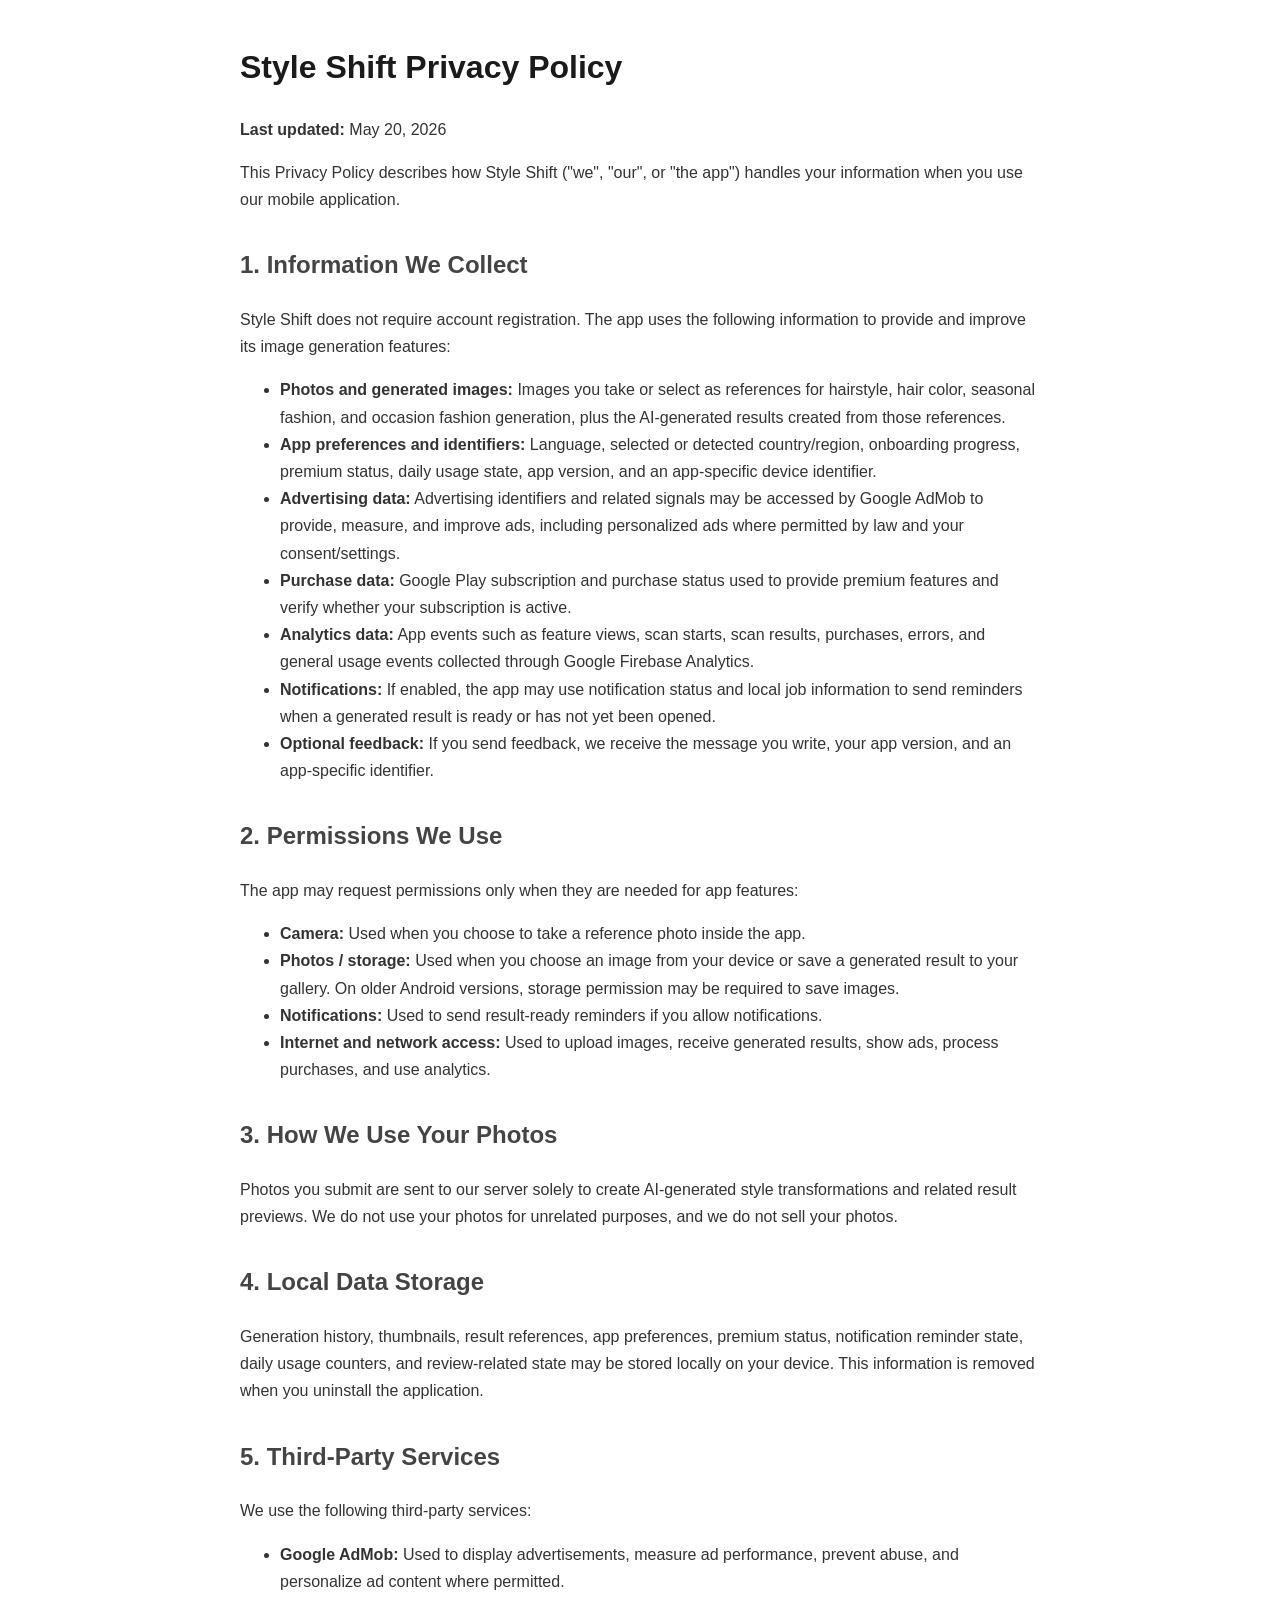
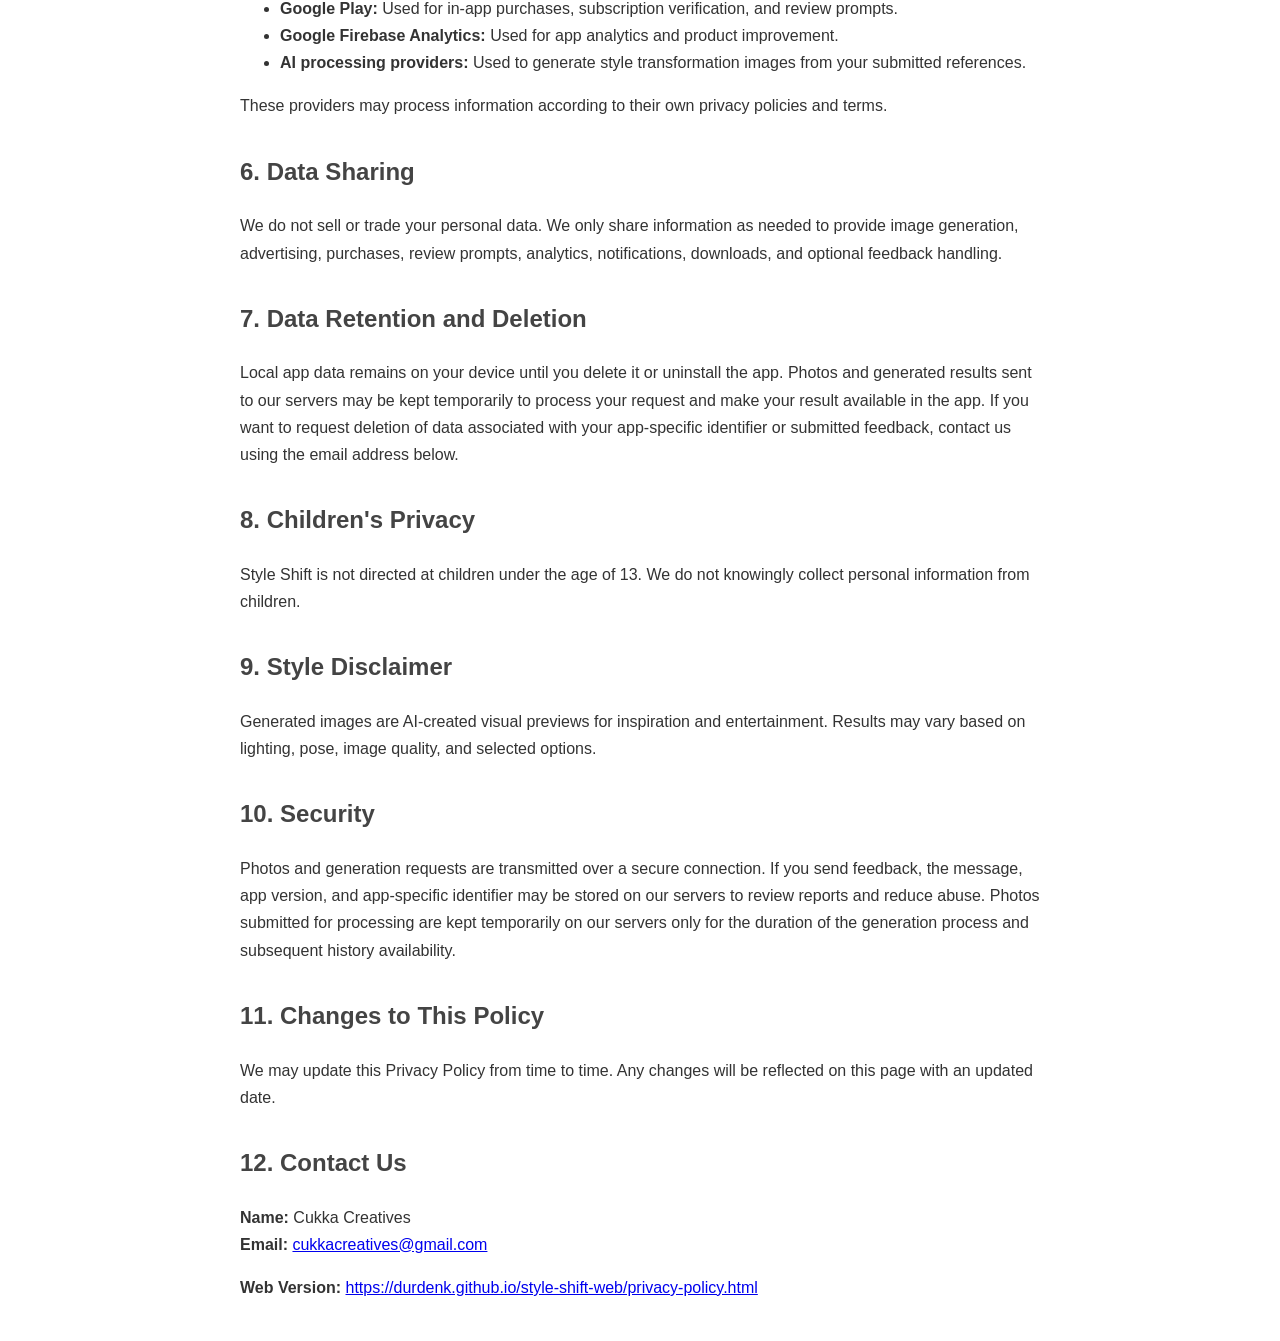
==== privacy-policy.html @ 266bf9b7 "Add privacy policy HTML file This HTML file outlines the privacy policy for the Style Shift app, det" ====
<!DOCTYPE html>
<html lang="en">

<head>
  <meta charset="UTF-8" />
  <meta name="viewport" content="width=device-width, initial-scale=1.0" />
  <title>Style Shift - Privacy Policy</title>
  <style>
    body {
      font-family: Arial, sans-serif;
      max-width: 800px;
      margin: 40px auto;
      padding: 0 20px;
      color: #333;
      line-height: 1.7;
    }

    h1 {
      color: #1a1a1a;
    }

    h2 {
      color: #444;
      margin-top: 32px;
    }
  </style>
</head>

<body>
  <h1>Style Shift Privacy Policy</h1>
  <p><strong>Last updated:</strong> May 20, 2026</p>

  <p>
    This Privacy Policy describes how Style Shift ("we", "our", or "the app")
    handles your information when you use our mobile application.
  </p>

  <h2>1. Information We Collect</h2>
  <p>
    Style Shift does not require account registration. The app uses the following
    information to provide and improve its image generation features:
  </p>
  <ul>
    <li><strong>Photos and generated images:</strong> Images you take or select as references for hairstyle, hair color,
      seasonal fashion, and occasion fashion generation, plus the AI-generated results created from those references.
    </li>
    <li><strong>App preferences and identifiers:</strong> Language, selected or detected country/region, onboarding
      progress, premium status, daily usage state, app version, and an app-specific device identifier.</li>
    <li><strong>Advertising data:</strong> Advertising identifiers and related signals may be accessed by Google AdMob
      to provide, measure, and improve ads, including personalized ads where permitted by law and your consent/settings.
    </li>
    <li><strong>Purchase data:</strong> Google Play subscription and purchase status used to provide premium features
      and verify whether your subscription is active.</li>
    <li><strong>Analytics data:</strong> App events such as feature views, scan starts, scan results, purchases, errors,
      and general usage events collected through Google Firebase Analytics.</li>
    <li><strong>Notifications:</strong> If enabled, the app may use notification status and local job information to send
      reminders when a generated result is ready or has not yet been opened.</li>
    <li><strong>Optional feedback:</strong> If you send feedback, we receive the message you write, your app version,
      and an app-specific identifier.</li>
  </ul>

  <h2>2. Permissions We Use</h2>
  <p>
    The app may request permissions only when they are needed for app features:
  </p>
  <ul>
    <li><strong>Camera:</strong> Used when you choose to take a reference photo inside the app.</li>
    <li><strong>Photos / storage:</strong> Used when you choose an image from your device or save a generated result to
      your gallery. On older Android versions, storage permission may be required to save images.</li>
    <li><strong>Notifications:</strong> Used to send result-ready reminders if you allow notifications.</li>
    <li><strong>Internet and network access:</strong> Used to upload images, receive generated results, show ads,
      process purchases, and use analytics.</li>
  </ul>

  <h2>3. How We Use Your Photos</h2>
  <p>
    Photos you submit are sent to our server solely to create AI-generated style
    transformations and related result previews. We do not use your photos for unrelated purposes, and we do not sell
    your photos.
  </p>

  <h2>4. Local Data Storage</h2>
  <p>
    Generation history, thumbnails, result references, app preferences, premium status, notification reminder state,
    daily usage counters, and review-related state may be stored locally on your device. This information is removed
    when you uninstall the application.
  </p>

  <h2>5. Third-Party Services</h2>
  <p>We use the following third-party services:</p>
  <ul>
    <li><strong>Google AdMob:</strong> Used to display advertisements, measure ad performance, prevent abuse, and
      personalize ad content where permitted.</li>
    <li><strong>Google Play:</strong> Used for in-app purchases, subscription verification, and review prompts.</li>
    <li><strong>Google Firebase Analytics:</strong> Used for app analytics and product improvement.</li>
    <li><strong>AI processing providers:</strong> Used to generate style transformation images from your submitted
      references.</li>
  </ul>
  <p>
    These providers may process information according to their own privacy policies and terms.
  </p>

  <h2>6. Data Sharing</h2>
  <p>
    We do not sell or trade your personal data. We only share information as
    needed to provide image generation, advertising, purchases, review prompts,
    analytics, notifications, downloads, and optional feedback handling.
  </p>

  <h2>7. Data Retention and Deletion</h2>
  <p>
    Local app data remains on your device until you delete it or uninstall the app. Photos and generated results sent to
    our servers may be kept temporarily to process your request and make your result available in the app. If you want to
    request deletion of data associated with your app-specific identifier or submitted feedback, contact us using the
    email address below.
  </p>

  <h2>8. Children's Privacy</h2>
  <p>
    Style Shift is not directed at children under the age of 13. We do not
    knowingly collect personal information from children.
  </p>

  <h2>9. Style Disclaimer</h2>
  <p>
    Generated images are AI-created visual previews for inspiration and
    entertainment. Results may vary based on lighting, pose, image quality, and
    selected options.
  </p>

  <h2>10. Security</h2>
  <p>
    Photos and generation requests are transmitted over a secure connection. If
    you send feedback, the message, app version, and app-specific identifier may
    be stored on our servers to review reports and reduce abuse. Photos submitted for
    processing are kept temporarily on our servers only for the duration of the generation
    process and subsequent history availability.
  </p>

  <h2>11. Changes to This Policy</h2>
  <p>
    We may update this Privacy Policy from time to time. Any changes will be
    reflected on this page with an updated date.
  </p>

  <h2>12. Contact Us</h2>
  <p>
    <strong>Name:</strong> Cukka Creatives<br />
    <strong>Email:</strong> <a href="mailto:cukkacreatives@gmail.com">cukkacreatives@gmail.com</a>
  </p>
  <p>
    <strong>Web Version:</strong> <a href="https://durdenk.github.io/style-shift-web/privacy-policy.html">https://durdenk.github.io/style-shift-web/privacy-policy.html</a>
  </p>
</body>

</html>
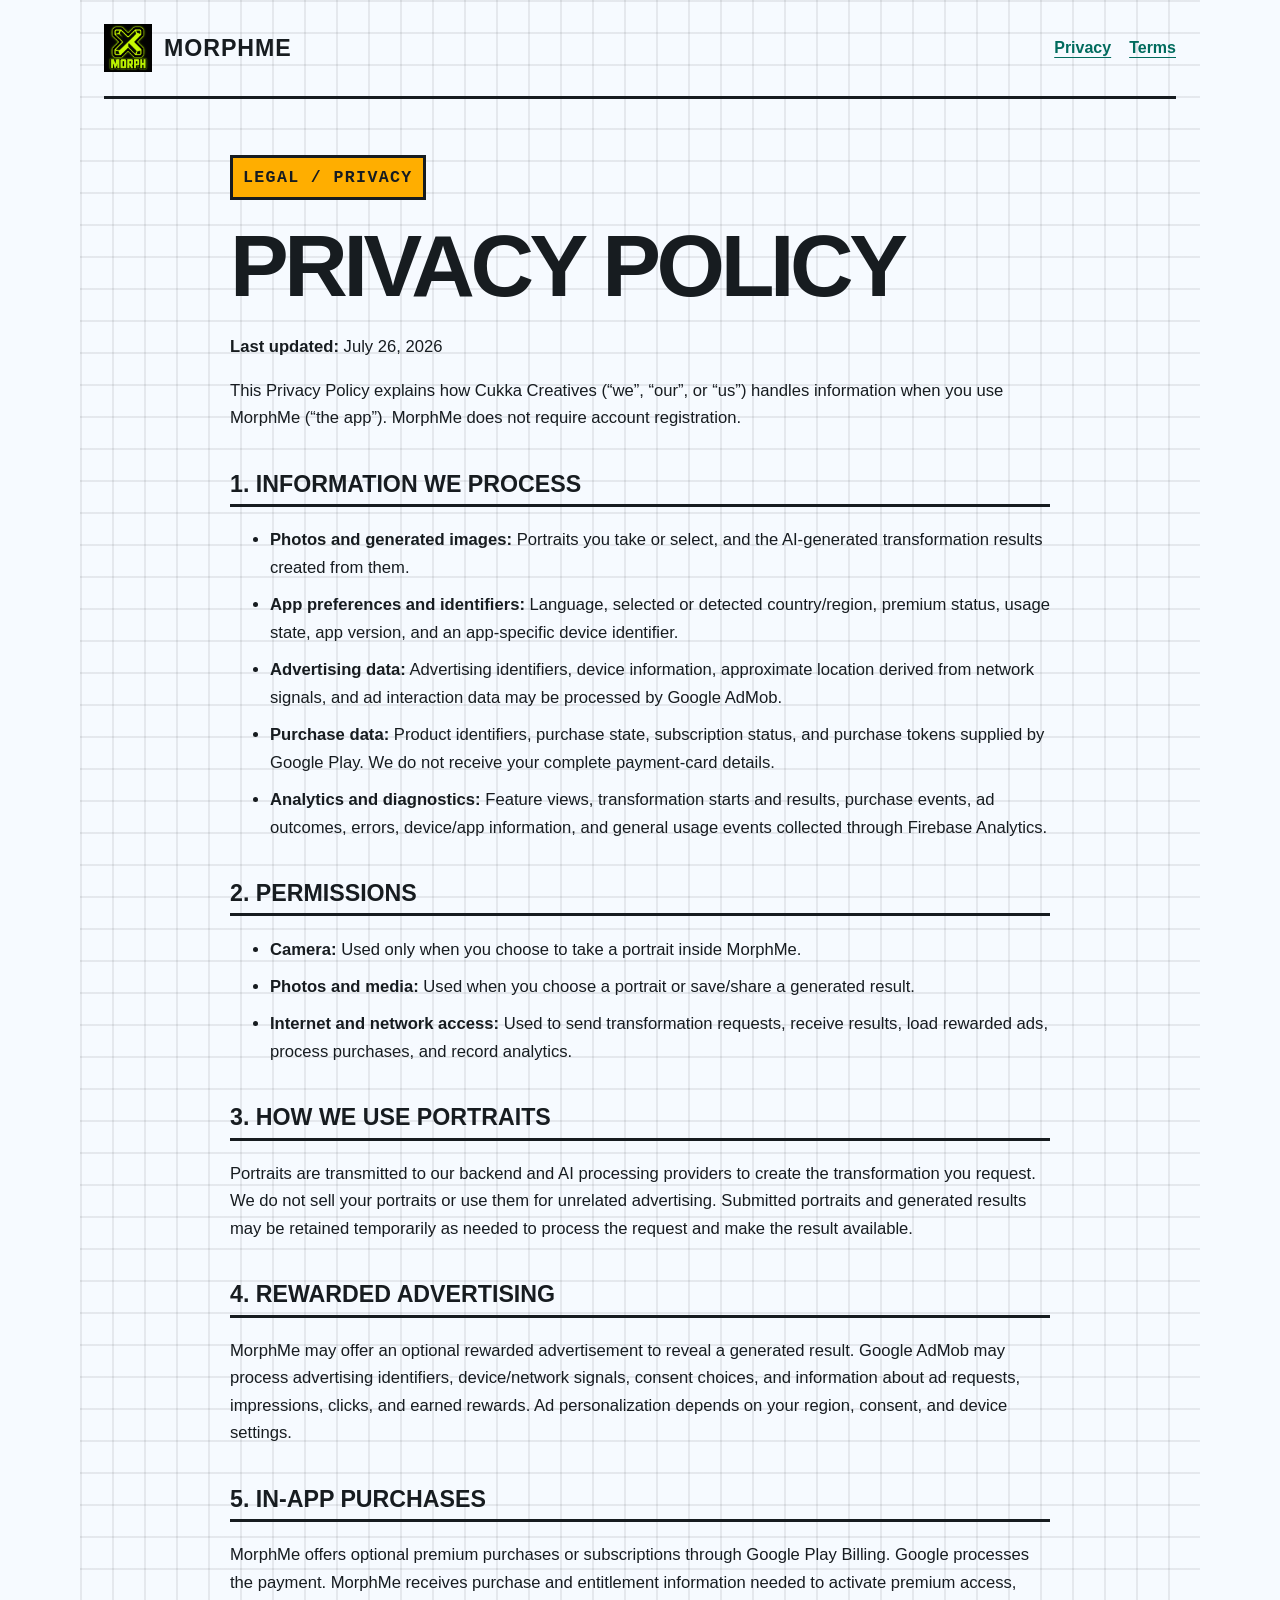
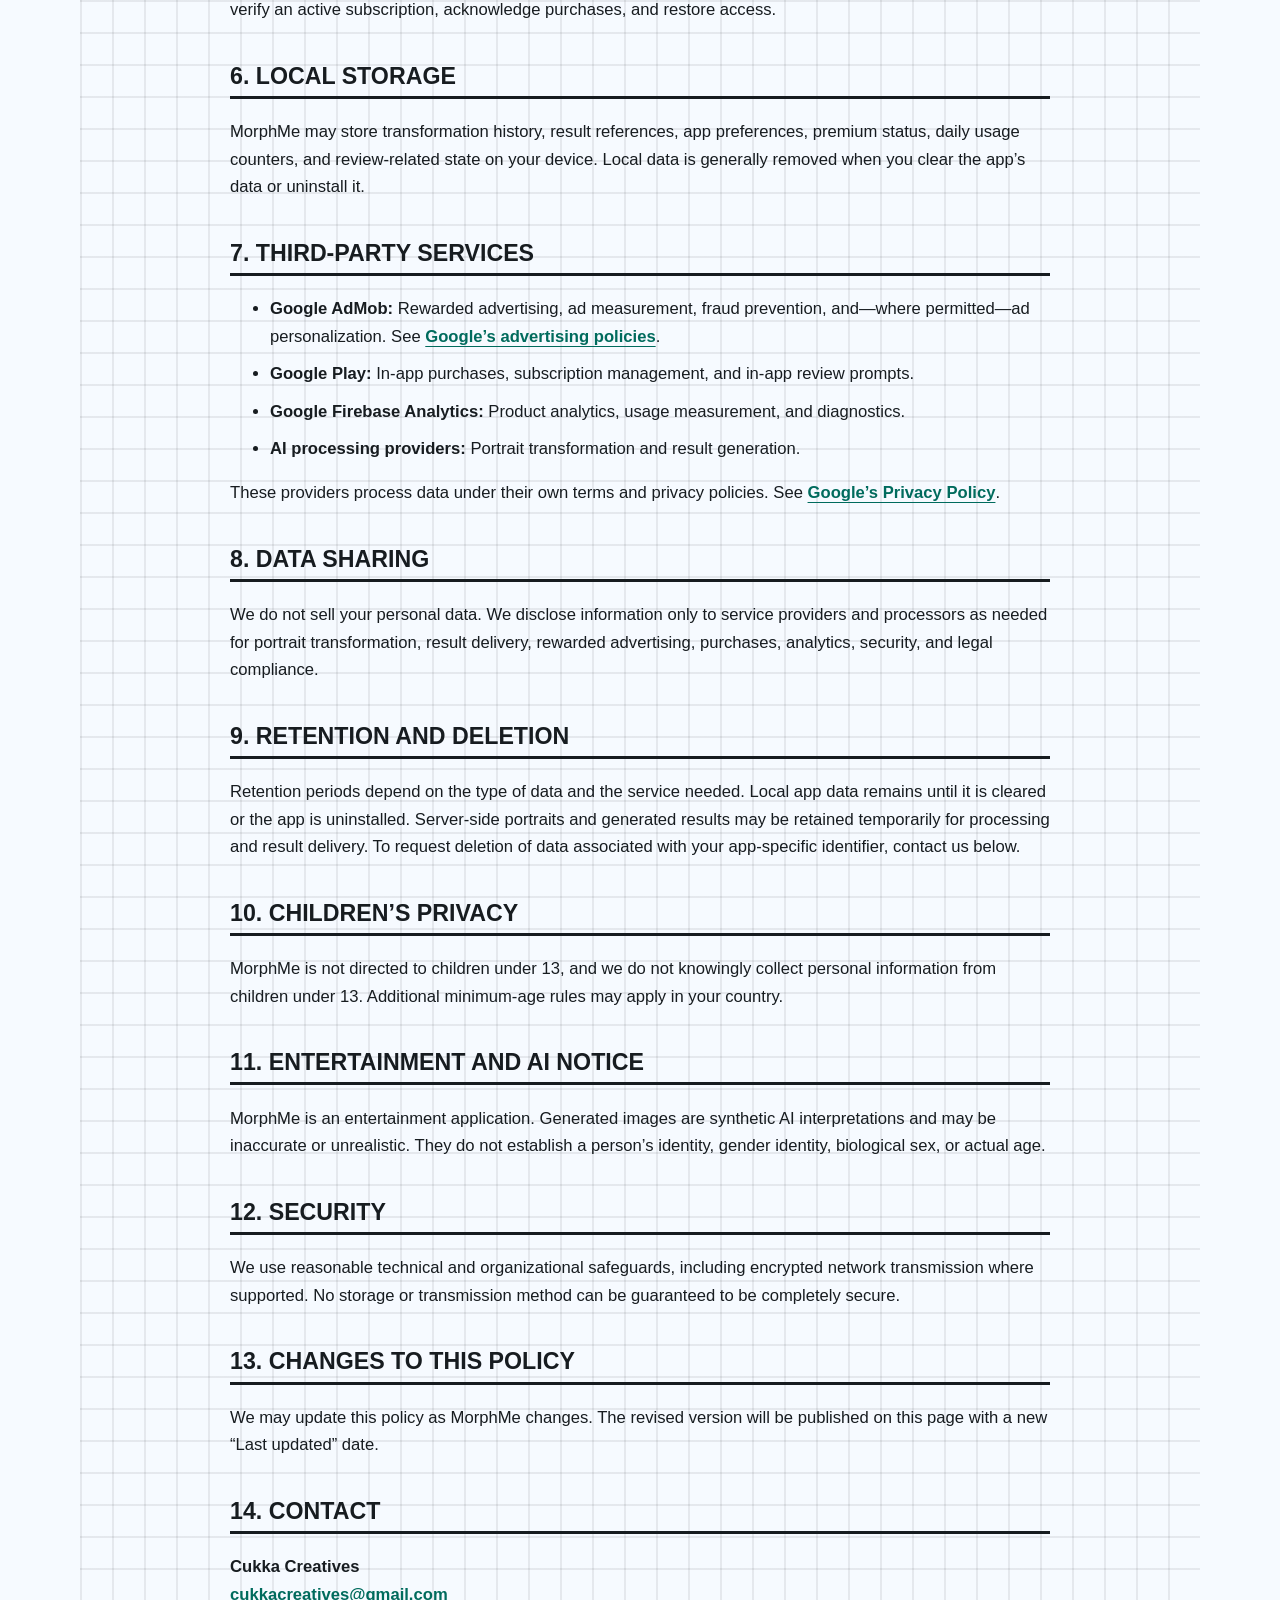
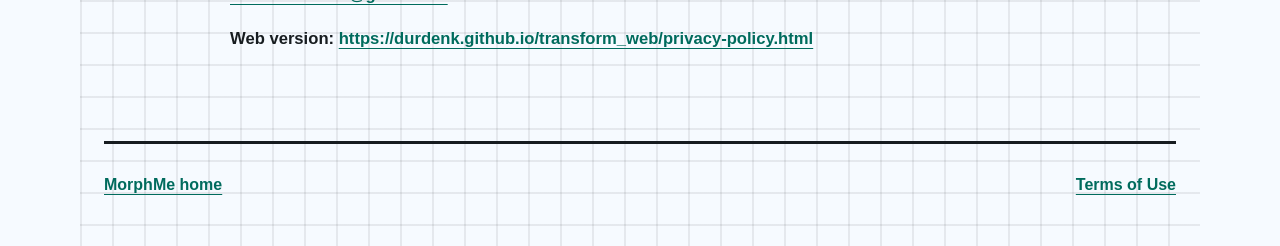
==== commit ecb141f5: "Add files via upload" ====
--- a/privacy-policy.html
+++ b/privacy-policy.html
@@ -1,156 +1,169 @@
-<!DOCTYPE html>
+<!doctype html>
 <html lang="en">
+<head>
+  <meta charset="utf-8" />
+  <meta name="viewport" content="width=device-width, initial-scale=1" />
+  <meta name="description" content="MorphMe privacy policy." />
+  <title>MorphMe — Privacy Policy</title>
+  <link rel="stylesheet" href="./styles.css" />
+</head>
+<body>
+  <header class="site-header">
+    <a class="brand" href="./" aria-label="MorphMe home">
+      <img src="./logo.png" alt="" width="48" height="48" />
+      <span>MorphMe</span>
+    </a>
+    <nav aria-label="Legal">
+      <a aria-current="page" href="./privacy-policy.html">Privacy</a>
+      <a href="./terms-of-use.html">Terms</a>
+    </nav>
+  </header>
 
-<head>
-  <meta charset="UTF-8" />
-  <meta name="viewport" content="width=device-width, initial-scale=1.0" />
-  <title>Style Shift - Privacy Policy</title>
-  <style>
-    body {
-      font-family: Arial, sans-serif;
-      max-width: 800px;
-      margin: 40px auto;
-      padding: 0 20px;
-      color: #333;
-      line-height: 1.7;
-    }
+  <main class="legal">
+    <p class="eyebrow">LEGAL / PRIVACY</p>
+    <h1>Privacy Policy</h1>
+    <p><strong>Last updated:</strong> July 26, 2026</p>
 
-    h1 {
-      color: #1a1a1a;
-    }
+    <p>
+      This Privacy Policy explains how Cukka Creatives (“we”, “our”, or “us”) handles information when you use
+      MorphMe (“the app”). MorphMe does not require account registration.
+    </p>
 
-    h2 {
-      color: #444;
-      margin-top: 32px;
-    }
-  </style>
-</head>
+    <h2>1. Information we process</h2>
+    <ul>
+      <li>
+        <strong>Photos and generated images:</strong> Portraits you take or select, and the AI-generated transformation
+        results created from them.
+      </li>
+      <li>
+        <strong>App preferences and identifiers:</strong> Language, selected or detected country/region, premium
+        status, usage state, app version, and an app-specific device identifier.
+      </li>
+      <li>
+        <strong>Advertising data:</strong> Advertising identifiers, device information, approximate location derived
+        from network signals, and ad interaction data may be processed by Google AdMob.
+      </li>
+      <li>
+        <strong>Purchase data:</strong> Product identifiers, purchase state, subscription status, and purchase tokens
+        supplied by Google Play. We do not receive your complete payment-card details.
+      </li>
+      <li>
+        <strong>Analytics and diagnostics:</strong> Feature views, transformation starts and results, purchase events,
+        ad outcomes, errors, device/app information, and general usage events collected through Firebase Analytics.
+      </li>
+    </ul>
 
-<body>
-  <h1>Style Shift Privacy Policy</h1>
-  <p><strong>Last updated:</strong> May 20, 2026</p>
+    <h2>2. Permissions</h2>
+    <ul>
+      <li><strong>Camera:</strong> Used only when you choose to take a portrait inside MorphMe.</li>
+      <li><strong>Photos and media:</strong> Used when you choose a portrait or save/share a generated result.</li>
+      <li>
+        <strong>Internet and network access:</strong> Used to send transformation requests, receive results, load
+        rewarded ads, process purchases, and record analytics.
+      </li>
+    </ul>
 
-  <p>
-    This Privacy Policy describes how Style Shift ("we", "our", or "the app")
-    handles your information when you use our mobile application.
-  </p>
+    <h2>3. How we use portraits</h2>
+    <p>
+      Portraits are transmitted to our backend and AI processing providers to create the transformation you request.
+      We do not sell your portraits or use them for unrelated advertising. Submitted portraits and generated results
+      may be retained temporarily as needed to process the request and make the result available.
+    </p>
 
-  <h2>1. Information We Collect</h2>
-  <p>
-    Style Shift does not require account registration. The app uses the following
-    information to provide and improve its image generation features:
-  </p>
-  <ul>
-    <li><strong>Photos and generated images:</strong> Images you take or select as references for hairstyle, hair color,
-      seasonal fashion, and occasion fashion generation, plus the AI-generated results created from those references.
-    </li>
-    <li><strong>App preferences and identifiers:</strong> Language, selected or detected country/region, onboarding
-      progress, premium status, daily usage state, app version, and an app-specific device identifier.</li>
-    <li><strong>Advertising data:</strong> Advertising identifiers and related signals may be accessed by Google AdMob
-      to provide, measure, and improve ads, including personalized ads where permitted by law and your consent/settings.
-    </li>
-    <li><strong>Purchase data:</strong> Google Play subscription and purchase status used to provide premium features
-      and verify whether your subscription is active.</li>
-    <li><strong>Analytics data:</strong> App events such as feature views, scan starts, scan results, purchases, errors,
-      and general usage events collected through Google Firebase Analytics.</li>
-    <li><strong>Notifications:</strong> If enabled, the app may use notification status and local job information to send
-      reminders when a generated result is ready or has not yet been opened.</li>
-    <li><strong>Optional feedback:</strong> If you send feedback, we receive the message you write, your app version,
-      and an app-specific identifier.</li>
-  </ul>
+    <h2>4. Rewarded advertising</h2>
+    <p>
+      MorphMe may offer an optional rewarded advertisement to reveal a generated result. Google AdMob may process
+      advertising identifiers, device/network signals, consent choices, and information about ad requests,
+      impressions, clicks, and earned rewards. Ad personalization depends on your region, consent, and device settings.
+    </p>
 
-  <h2>2. Permissions We Use</h2>
-  <p>
-    The app may request permissions only when they are needed for app features:
-  </p>
-  <ul>
-    <li><strong>Camera:</strong> Used when you choose to take a reference photo inside the app.</li>
-    <li><strong>Photos / storage:</strong> Used when you choose an image from your device or save a generated result to
-      your gallery. On older Android versions, storage permission may be required to save images.</li>
-    <li><strong>Notifications:</strong> Used to send result-ready reminders if you allow notifications.</li>
-    <li><strong>Internet and network access:</strong> Used to upload images, receive generated results, show ads,
-      process purchases, and use analytics.</li>
-  </ul>
+    <h2>5. In-app purchases</h2>
+    <p>
+      MorphMe offers optional premium purchases or subscriptions through Google Play Billing. Google processes the
+      payment. MorphMe receives purchase and entitlement information needed to activate premium access, verify an
+      active subscription, acknowledge purchases, and restore access.
+    </p>
 
-  <h2>3. How We Use Your Photos</h2>
-  <p>
-    Photos you submit are sent to our server solely to create AI-generated style
-    transformations and related result previews. We do not use your photos for unrelated purposes, and we do not sell
-    your photos.
-  </p>
+    <h2>6. Local storage</h2>
+    <p>
+      MorphMe may store transformation history, result references, app preferences, premium status, daily usage
+      counters, and review-related state on your device. Local data is generally removed when you clear the app’s data
+      or uninstall it.
+    </p>
 
-  <h2>4. Local Data Storage</h2>
-  <p>
-    Generation history, thumbnails, result references, app preferences, premium status, notification reminder state,
-    daily usage counters, and review-related state may be stored locally on your device. This information is removed
-    when you uninstall the application.
-  </p>
+    <h2>7. Third-party services</h2>
+    <ul>
+      <li>
+        <strong>Google AdMob:</strong> Rewarded advertising, ad measurement, fraud prevention, and—where permitted—ad
+        personalization. See <a href="https://policies.google.com/technologies/ads">Google’s advertising policies</a>.
+      </li>
+      <li>
+        <strong>Google Play:</strong> In-app purchases, subscription management, and in-app review prompts.
+      </li>
+      <li>
+        <strong>Google Firebase Analytics:</strong> Product analytics, usage measurement, and diagnostics.
+      </li>
+      <li><strong>AI processing providers:</strong> Portrait transformation and result generation.</li>
+    </ul>
+    <p>
+      These providers process data under their own terms and privacy policies. See
+      <a href="https://policies.google.com/privacy">Google’s Privacy Policy</a>.
+    </p>
 
-  <h2>5. Third-Party Services</h2>
-  <p>We use the following third-party services:</p>
-  <ul>
-    <li><strong>Google AdMob:</strong> Used to display advertisements, measure ad performance, prevent abuse, and
-      personalize ad content where permitted.</li>
-    <li><strong>Google Play:</strong> Used for in-app purchases, subscription verification, and review prompts.</li>
-    <li><strong>Google Firebase Analytics:</strong> Used for app analytics and product improvement.</li>
-    <li><strong>AI processing providers:</strong> Used to generate style transformation images from your submitted
-      references.</li>
-  </ul>
-  <p>
-    These providers may process information according to their own privacy policies and terms.
-  </p>
+    <h2>8. Data sharing</h2>
+    <p>
+      We do not sell your personal data. We disclose information only to service providers and processors as needed
+      for portrait transformation, result delivery, rewarded advertising, purchases, analytics, security, and legal
+      compliance.
+    </p>
 
-  <h2>6. Data Sharing</h2>
-  <p>
-    We do not sell or trade your personal data. We only share information as
-    needed to provide image generation, advertising, purchases, review prompts,
-    analytics, notifications, downloads, and optional feedback handling.
-  </p>
+    <h2>9. Retention and deletion</h2>
+    <p>
+      Retention periods depend on the type of data and the service needed. Local app data remains until it is cleared
+      or the app is uninstalled. Server-side portraits and generated results may be retained temporarily for processing
+      and result delivery. To request deletion of data associated with your app-specific identifier, contact us below.
+    </p>
 
-  <h2>7. Data Retention and Deletion</h2>
-  <p>
-    Local app data remains on your device until you delete it or uninstall the app. Photos and generated results sent to
-    our servers may be kept temporarily to process your request and make your result available in the app. If you want to
-    request deletion of data associated with your app-specific identifier or submitted feedback, contact us using the
-    email address below.
-  </p>
+    <h2>10. Children’s privacy</h2>
+    <p>
+      MorphMe is not directed to children under 13, and we do not knowingly collect personal information from children
+      under 13. Additional minimum-age rules may apply in your country.
+    </p>
 
-  <h2>8. Children's Privacy</h2>
-  <p>
-    Style Shift is not directed at children under the age of 13. We do not
-    knowingly collect personal information from children.
-  </p>
+    <h2>11. Entertainment and AI notice</h2>
+    <p>
+      MorphMe is an entertainment application. Generated images are synthetic AI interpretations and may be inaccurate
+      or unrealistic. They do not establish a person’s identity, gender identity, biological sex, or actual age.
+    </p>
 
-  <h2>9. Style Disclaimer</h2>
-  <p>
-    Generated images are AI-created visual previews for inspiration and
-    entertainment. Results may vary based on lighting, pose, image quality, and
-    selected options.
-  </p>
+    <h2>12. Security</h2>
+    <p>
+      We use reasonable technical and organizational safeguards, including encrypted network transmission where
+      supported. No storage or transmission method can be guaranteed to be completely secure.
+    </p>
 
-  <h2>10. Security</h2>
-  <p>
-    Photos and generation requests are transmitted over a secure connection. If
-    you send feedback, the message, app version, and app-specific identifier may
-    be stored on our servers to review reports and reduce abuse. Photos submitted for
-    processing are kept temporarily on our servers only for the duration of the generation
-    process and subsequent history availability.
-  </p>
+    <h2>13. Changes to this policy</h2>
+    <p>
+      We may update this policy as MorphMe changes. The revised version will be published on this page with a new
+      “Last updated” date.
+    </p>
 
-  <h2>11. Changes to This Policy</h2>
-  <p>
-    We may update this Privacy Policy from time to time. Any changes will be
-    reflected on this page with an updated date.
-  </p>
+    <h2>14. Contact</h2>
+    <p>
+      <strong>Cukka Creatives</strong><br />
+      <a href="mailto:cukkacreatives@gmail.com">cukkacreatives@gmail.com</a>
+    </p>
+    <p>
+      <strong>Web version:</strong>
+      <a href="https://durdenk.github.io/transform_web/privacy-policy.html">
+        https://durdenk.github.io/transform_web/privacy-policy.html
+      </a>
+    </p>
+  </main>
 
-  <h2>12. Contact Us</h2>
-  <p>
-    <strong>Name:</strong> Cukka Creatives<br />
-    <strong>Email:</strong> <a href="mailto:cukkacreatives@gmail.com">cukkacreatives@gmail.com</a>
-  </p>
-  <p>
-    <strong>Web Version:</strong> <a href="https://durdenk.github.io/style-shift-web/privacy-policy.html">https://durdenk.github.io/style-shift-web/privacy-policy.html</a>
-  </p>
+  <footer>
+    <a href="./">MorphMe home</a>
+    <a href="./terms-of-use.html">Terms of Use</a>
+  </footer>
 </body>
-
 </html>
--- a/styles.css
+++ b/styles.css
@@ -0,0 +1,243 @@
+:root {
+  color-scheme: light;
+  --background: #f6faff;
+  --surface: #ffffff;
+  --ink: #171c20;
+  --teal: #00c9b1;
+  --teal-dark: #006b5d;
+  --orange: #ffae00;
+  --muted: #e4e9ed;
+  --mint: #5ffae0;
+}
+
+* {
+  box-sizing: border-box;
+}
+
+html {
+  background: var(--background);
+}
+
+body {
+  max-width: 1120px;
+  min-height: 100vh;
+  margin: 0 auto;
+  padding: 0 24px;
+  color: var(--ink);
+  background-color: var(--background);
+  background-image:
+    linear-gradient(rgb(23 28 32 / 8%) 2px, transparent 2px),
+    linear-gradient(90deg, rgb(23 28 32 / 8%) 2px, transparent 2px);
+  background-size: 32px 32px;
+  font-family: Arial, Helvetica, sans-serif;
+  line-height: 1.65;
+}
+
+a {
+  color: var(--teal-dark);
+  font-weight: 700;
+  text-underline-offset: 4px;
+}
+
+a:focus-visible,
+.button:focus-visible {
+  outline: 4px solid var(--orange);
+  outline-offset: 4px;
+}
+
+.site-header {
+  display: flex;
+  align-items: center;
+  justify-content: space-between;
+  gap: 24px;
+  padding: 24px 0;
+  border-bottom: 3px solid var(--ink);
+}
+
+.brand {
+  display: inline-flex;
+  align-items: center;
+  gap: 12px;
+  color: var(--ink);
+  font-size: 1.45rem;
+  font-weight: 900;
+  letter-spacing: 0.04em;
+  text-decoration: none;
+  text-transform: uppercase;
+}
+
+.brand img {
+  display: block;
+  object-fit: contain;
+}
+
+nav,
+footer div {
+  display: flex;
+  flex-wrap: wrap;
+  gap: 18px;
+}
+
+main {
+  padding: 64px 0;
+}
+
+.hero {
+  padding: clamp(28px, 6vw, 72px);
+  border: 3px solid var(--ink);
+  background: var(--teal);
+  box-shadow: 10px 10px 0 var(--ink);
+}
+
+.eyebrow {
+  display: inline-block;
+  margin: 0 0 20px;
+  padding: 6px 10px;
+  border: 3px solid var(--ink);
+  background: var(--orange);
+  font-family: ui-monospace, SFMono-Regular, Menlo, Consolas, monospace;
+  font-weight: 800;
+  letter-spacing: 0.08em;
+}
+
+h1,
+h2 {
+  line-height: 1.05;
+  text-transform: uppercase;
+}
+
+h1 {
+  max-width: 900px;
+  margin: 0;
+  font-size: clamp(3.2rem, 9vw, 7.5rem);
+  letter-spacing: -0.05em;
+}
+
+h1 span {
+  color: var(--surface);
+  text-shadow: 4px 4px 0 var(--ink);
+  -webkit-text-stroke: 2px var(--ink);
+}
+
+.lede {
+  max-width: 720px;
+  margin: 28px 0;
+  font-size: clamp(1.1rem, 2vw, 1.35rem);
+  font-weight: 700;
+}
+
+.button {
+  display: inline-block;
+  padding: 16px 22px;
+  border: 3px solid var(--ink);
+  color: var(--ink);
+  background: var(--mint);
+  box-shadow: 6px 6px 0 var(--ink);
+  text-decoration: none;
+  text-transform: uppercase;
+}
+
+.button:hover {
+  background: var(--orange);
+}
+
+.feature-grid {
+  display: grid;
+  grid-template-columns: repeat(3, 1fr);
+  gap: 24px;
+  margin-top: 56px;
+}
+
+.feature-grid article,
+.notice {
+  padding: 24px;
+  border: 3px solid var(--ink);
+  background: var(--surface);
+}
+
+.feature-grid article:nth-child(1) {
+  box-shadow: 7px 7px 0 var(--teal);
+}
+
+.feature-grid article:nth-child(2) {
+  box-shadow: 7px 7px 0 var(--orange);
+}
+
+.feature-grid article:nth-child(3) {
+  box-shadow: 7px 7px 0 #a0b4d3;
+}
+
+.feature-grid span {
+  font-family: ui-monospace, SFMono-Regular, Menlo, Consolas, monospace;
+  font-weight: 800;
+}
+
+.feature-grid h2,
+.notice h2 {
+  margin: 18px 0 8px;
+}
+
+.notice {
+  margin-top: 48px;
+  background: var(--muted);
+}
+
+.legal {
+  max-width: 820px;
+  margin: 0 auto;
+  padding-top: 56px;
+  padding-bottom: 72px;
+}
+
+.legal h1 {
+  margin-bottom: 20px;
+  font-size: clamp(3rem, 8vw, 5.5rem);
+}
+
+.legal h2 {
+  margin-top: 40px;
+  padding-bottom: 8px;
+  border-bottom: 3px solid var(--ink);
+  font-size: 1.45rem;
+}
+
+.legal p,
+.legal li {
+  font-size: 1.04rem;
+}
+
+.legal li + li {
+  margin-top: 10px;
+}
+
+footer {
+  display: flex;
+  justify-content: space-between;
+  gap: 24px;
+  padding: 28px 0 48px;
+  border-top: 3px solid var(--ink);
+}
+
+footer p {
+  margin: 0;
+}
+
+@media (max-width: 760px) {
+  body {
+    padding: 0 16px;
+  }
+
+  .site-header,
+  footer {
+    align-items: flex-start;
+    flex-direction: column;
+  }
+
+  .feature-grid {
+    grid-template-columns: 1fr;
+  }
+
+  main {
+    padding-top: 36px;
+  }
+}
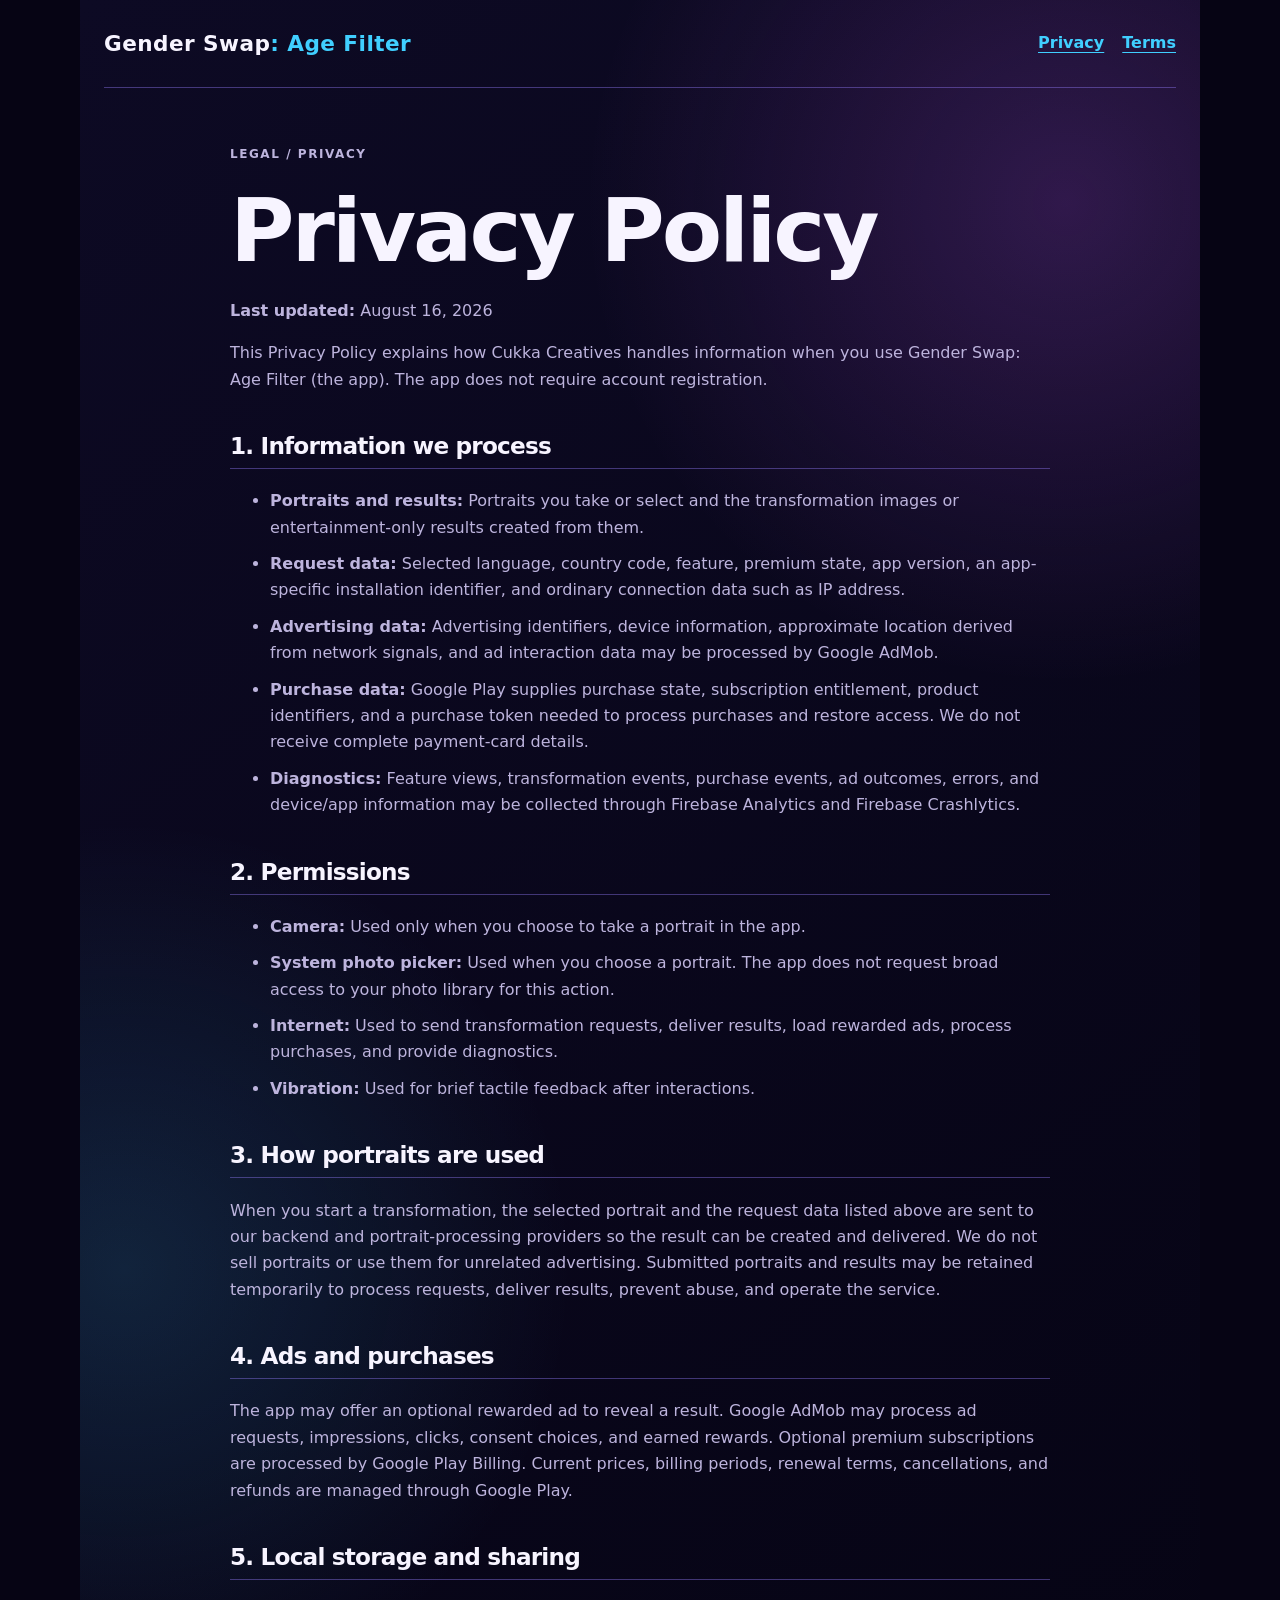
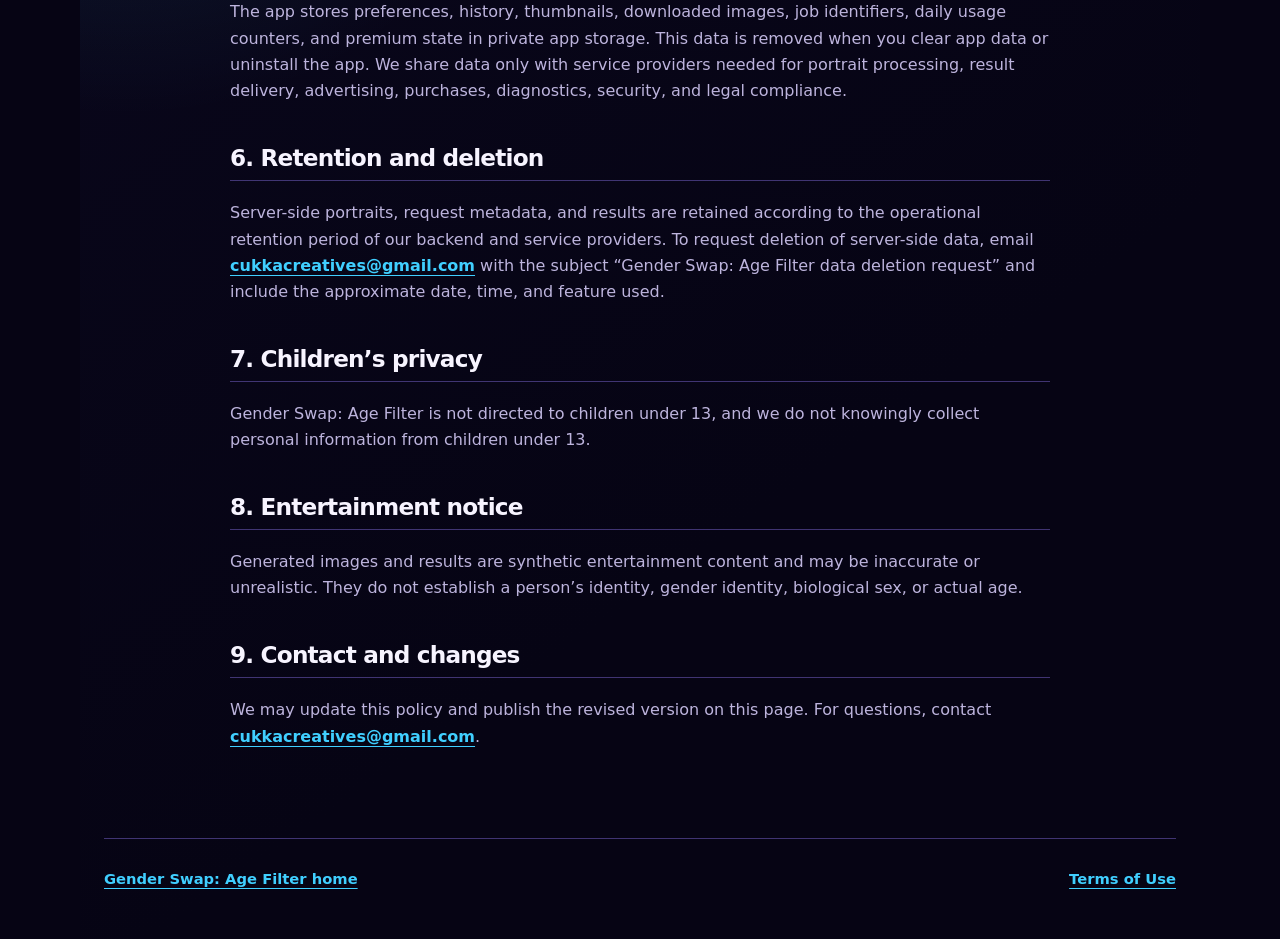
==== commit 005528ea: "Add files via upload" ====
--- a/privacy-policy.html
+++ b/privacy-policy.html
@@ -3,167 +3,61 @@
 <head>
   <meta charset="utf-8" />
   <meta name="viewport" content="width=device-width, initial-scale=1" />
-  <meta name="description" content="MorphMe privacy policy." />
-  <title>MorphMe — Privacy Policy</title>
+  <meta name="description" content="Gender Swap: Age Filter privacy policy." />
+  <title>Gender Swap: Age Filter — Privacy Policy</title>
   <link rel="stylesheet" href="./styles.css" />
 </head>
 <body>
   <header class="site-header">
-    <a class="brand" href="./" aria-label="MorphMe home">
-      <img src="./logo.png" alt="" width="48" height="48" />
-      <span>MorphMe</span>
-    </a>
-    <nav aria-label="Legal">
-      <a aria-current="page" href="./privacy-policy.html">Privacy</a>
-      <a href="./terms-of-use.html">Terms</a>
-    </nav>
+    <a class="brand" href="./" aria-label="Gender Swap: Age Filter home">Gender Swap<span>: Age Filter</span></a>
+    <nav aria-label="Legal"><a aria-current="page" href="./privacy-policy.html">Privacy</a><a href="./terms-of-use.html">Terms</a></nav>
   </header>
 
   <main class="legal">
     <p class="eyebrow">LEGAL / PRIVACY</p>
     <h1>Privacy Policy</h1>
-    <p><strong>Last updated:</strong> July 26, 2026</p>
-
-    <p>
-      This Privacy Policy explains how Cukka Creatives (“we”, “our”, or “us”) handles information when you use
-      MorphMe (“the app”). MorphMe does not require account registration.
-    </p>
+    <p><strong>Last updated:</strong> August 16, 2026</p>
+    <p>This Privacy Policy explains how Cukka Creatives handles information when you use Gender Swap: Age Filter (the app). The app does not require account registration.</p>
 
     <h2>1. Information we process</h2>
     <ul>
-      <li>
-        <strong>Photos and generated images:</strong> Portraits you take or select, and the AI-generated transformation
-        results created from them.
-      </li>
-      <li>
-        <strong>App preferences and identifiers:</strong> Language, selected or detected country/region, premium
-        status, usage state, app version, and an app-specific device identifier.
-      </li>
-      <li>
-        <strong>Advertising data:</strong> Advertising identifiers, device information, approximate location derived
-        from network signals, and ad interaction data may be processed by Google AdMob.
-      </li>
-      <li>
-        <strong>Purchase data:</strong> Product identifiers, purchase state, subscription status, and purchase tokens
-        supplied by Google Play. We do not receive your complete payment-card details.
-      </li>
-      <li>
-        <strong>Analytics and diagnostics:</strong> Feature views, transformation starts and results, purchase events,
-        ad outcomes, errors, device/app information, and general usage events collected through Firebase Analytics.
-      </li>
+      <li><strong>Portraits and results:</strong> Portraits you take or select and the transformation images or entertainment-only results created from them.</li>
+      <li><strong>Request data:</strong> Selected language, country code, feature, premium state, app version, an app-specific installation identifier, and ordinary connection data such as IP address.</li>
+      <li><strong>Advertising data:</strong> Advertising identifiers, device information, approximate location derived from network signals, and ad interaction data may be processed by Google AdMob.</li>
+      <li><strong>Purchase data:</strong> Google Play supplies purchase state, subscription entitlement, product identifiers, and a purchase token needed to process purchases and restore access. We do not receive complete payment-card details.</li>
+      <li><strong>Diagnostics:</strong> Feature views, transformation events, purchase events, ad outcomes, errors, and device/app information may be collected through Firebase Analytics and Firebase Crashlytics.</li>
     </ul>
 
     <h2>2. Permissions</h2>
     <ul>
-      <li><strong>Camera:</strong> Used only when you choose to take a portrait inside MorphMe.</li>
-      <li><strong>Photos and media:</strong> Used when you choose a portrait or save/share a generated result.</li>
-      <li>
-        <strong>Internet and network access:</strong> Used to send transformation requests, receive results, load
-        rewarded ads, process purchases, and record analytics.
-      </li>
+      <li><strong>Camera:</strong> Used only when you choose to take a portrait in the app.</li>
+      <li><strong>System photo picker:</strong> Used when you choose a portrait. The app does not request broad access to your photo library for this action.</li>
+      <li><strong>Internet:</strong> Used to send transformation requests, deliver results, load rewarded ads, process purchases, and provide diagnostics.</li>
+      <li><strong>Vibration:</strong> Used for brief tactile feedback after interactions.</li>
     </ul>
 
-    <h2>3. How we use portraits</h2>
-    <p>
-      Portraits are transmitted to our backend and AI processing providers to create the transformation you request.
-      We do not sell your portraits or use them for unrelated advertising. Submitted portraits and generated results
-      may be retained temporarily as needed to process the request and make the result available.
-    </p>
+    <h2>3. How portraits are used</h2>
+    <p>When you start a transformation, the selected portrait and the request data listed above are sent to our backend and portrait-processing providers so the result can be created and delivered. We do not sell portraits or use them for unrelated advertising. Submitted portraits and results may be retained temporarily to process requests, deliver results, prevent abuse, and operate the service.</p>
 
-    <h2>4. Rewarded advertising</h2>
-    <p>
-      MorphMe may offer an optional rewarded advertisement to reveal a generated result. Google AdMob may process
-      advertising identifiers, device/network signals, consent choices, and information about ad requests,
-      impressions, clicks, and earned rewards. Ad personalization depends on your region, consent, and device settings.
-    </p>
+    <h2>4. Ads and purchases</h2>
+    <p>The app may offer an optional rewarded ad to reveal a result. Google AdMob may process ad requests, impressions, clicks, consent choices, and earned rewards. Optional premium subscriptions are processed by Google Play Billing. Current prices, billing periods, renewal terms, cancellations, and refunds are managed through Google Play.</p>
 
-    <h2>5. In-app purchases</h2>
-    <p>
-      MorphMe offers optional premium purchases or subscriptions through Google Play Billing. Google processes the
-      payment. MorphMe receives purchase and entitlement information needed to activate premium access, verify an
-      active subscription, acknowledge purchases, and restore access.
-    </p>
+    <h2>5. Local storage and sharing</h2>
+    <p>The app stores preferences, history, thumbnails, downloaded images, job identifiers, daily usage counters, and premium state in private app storage. This data is removed when you clear app data or uninstall the app. We share data only with service providers needed for portrait processing, result delivery, advertising, purchases, diagnostics, security, and legal compliance.</p>
 
-    <h2>6. Local storage</h2>
-    <p>
-      MorphMe may store transformation history, result references, app preferences, premium status, daily usage
-      counters, and review-related state on your device. Local data is generally removed when you clear the app’s data
-      or uninstall it.
-    </p>
+    <h2>6. Retention and deletion</h2>
+    <p>Server-side portraits, request metadata, and results are retained according to the operational retention period of our backend and service providers. To request deletion of server-side data, email <a href="mailto:cukkacreatives@gmail.com">cukkacreatives@gmail.com</a> with the subject “Gender Swap: Age Filter data deletion request” and include the approximate date, time, and feature used.</p>
 
-    <h2>7. Third-party services</h2>
-    <ul>
-      <li>
-        <strong>Google AdMob:</strong> Rewarded advertising, ad measurement, fraud prevention, and—where permitted—ad
-        personalization. See <a href="https://policies.google.com/technologies/ads">Google’s advertising policies</a>.
-      </li>
-      <li>
-        <strong>Google Play:</strong> In-app purchases, subscription management, and in-app review prompts.
-      </li>
-      <li>
-        <strong>Google Firebase Analytics:</strong> Product analytics, usage measurement, and diagnostics.
-      </li>
-      <li><strong>AI processing providers:</strong> Portrait transformation and result generation.</li>
-    </ul>
-    <p>
-      These providers process data under their own terms and privacy policies. See
-      <a href="https://policies.google.com/privacy">Google’s Privacy Policy</a>.
-    </p>
+    <h2>7. Children’s privacy</h2>
+    <p>Gender Swap: Age Filter is not directed to children under 13, and we do not knowingly collect personal information from children under 13.</p>
 
-    <h2>8. Data sharing</h2>
-    <p>
-      We do not sell your personal data. We disclose information only to service providers and processors as needed
-      for portrait transformation, result delivery, rewarded advertising, purchases, analytics, security, and legal
-      compliance.
-    </p>
+    <h2>8. Entertainment notice</h2>
+    <p>Generated images and results are synthetic entertainment content and may be inaccurate or unrealistic. They do not establish a person’s identity, gender identity, biological sex, or actual age.</p>
 
-    <h2>9. Retention and deletion</h2>
-    <p>
-      Retention periods depend on the type of data and the service needed. Local app data remains until it is cleared
-      or the app is uninstalled. Server-side portraits and generated results may be retained temporarily for processing
-      and result delivery. To request deletion of data associated with your app-specific identifier, contact us below.
-    </p>
-
-    <h2>10. Children’s privacy</h2>
-    <p>
-      MorphMe is not directed to children under 13, and we do not knowingly collect personal information from children
-      under 13. Additional minimum-age rules may apply in your country.
-    </p>
-
-    <h2>11. Entertainment and AI notice</h2>
-    <p>
-      MorphMe is an entertainment application. Generated images are synthetic AI interpretations and may be inaccurate
-      or unrealistic. They do not establish a person’s identity, gender identity, biological sex, or actual age.
-    </p>
-
-    <h2>12. Security</h2>
-    <p>
-      We use reasonable technical and organizational safeguards, including encrypted network transmission where
-      supported. No storage or transmission method can be guaranteed to be completely secure.
-    </p>
-
-    <h2>13. Changes to this policy</h2>
-    <p>
-      We may update this policy as MorphMe changes. The revised version will be published on this page with a new
-      “Last updated” date.
-    </p>
-
-    <h2>14. Contact</h2>
-    <p>
-      <strong>Cukka Creatives</strong><br />
-      <a href="mailto:cukkacreatives@gmail.com">cukkacreatives@gmail.com</a>
-    </p>
-    <p>
-      <strong>Web version:</strong>
-      <a href="https://durdenk.github.io/transform_web/privacy-policy.html">
-        https://durdenk.github.io/transform_web/privacy-policy.html
-      </a>
-    </p>
+    <h2>9. Contact and changes</h2>
+    <p>We may update this policy and publish the revised version on this page. For questions, contact <a href="mailto:cukkacreatives@gmail.com">cukkacreatives@gmail.com</a>.</p>
   </main>
 
-  <footer>
-    <a href="./">MorphMe home</a>
-    <a href="./terms-of-use.html">Terms of Use</a>
-  </footer>
+  <footer><a href="./">Gender Swap: Age Filter home</a><a href="./terms-of-use.html">Terms of Use</a></footer>
 </body>
 </html>
--- a/styles.css
+++ b/styles.css
@@ -1,243 +1,67 @@
 :root {
-  color-scheme: light;
-  --background: #f6faff;
-  --surface: #ffffff;
-  --ink: #171c20;
-  --teal: #00c9b1;
-  --teal-dark: #006b5d;
-  --orange: #ffae00;
-  --muted: #e4e9ed;
-  --mint: #5ffae0;
+  color-scheme: dark;
+  --background: #0d0a24;
+  --background-deep: #060414;
+  --surface: #17113a;
+  --ink: #f7f4ff;
+  --muted: #bdb4dd;
+  --cyan: #40cfff;
+  --blue: #4a69ff;
+  --purple: #c65cff;
+  --pink: #ff70de;
+  --line: rgb(150 125 255 / 40%);
 }
 
-* {
-  box-sizing: border-box;
-}
-
-html {
-  background: var(--background);
-}
-
+* { box-sizing: border-box; }
+html { background: var(--background-deep); }
 body {
+  min-height: 100vh;
   max-width: 1120px;
-  min-height: 100vh;
   margin: 0 auto;
   padding: 0 24px;
   color: var(--ink);
-  background-color: var(--background);
-  background-image:
-    linear-gradient(rgb(23 28 32 / 8%) 2px, transparent 2px),
-    linear-gradient(90deg, rgb(23 28 32 / 8%) 2px, transparent 2px);
-  background-size: 32px 32px;
-  font-family: Arial, Helvetica, sans-serif;
+  background:
+    radial-gradient(circle at 88% 8%, rgb(198 92 255 / 20%), transparent 30rem),
+    radial-gradient(circle at 4% 50%, rgb(64 207 255 / 14%), transparent 28rem),
+    linear-gradient(145deg, var(--background) 0%, var(--background-deep) 78%);
+  font-family: Inter, ui-sans-serif, system-ui, -apple-system, BlinkMacSystemFont, "Segoe UI", sans-serif;
   line-height: 1.65;
 }
-
-a {
-  color: var(--teal-dark);
-  font-weight: 700;
-  text-underline-offset: 4px;
+a { color: var(--cyan); font-weight: 700; text-underline-offset: 4px; }
+a:focus-visible, .button:focus-visible { outline: 3px solid var(--pink); outline-offset: 4px; }
+.site-header, footer { display: flex; align-items: center; justify-content: space-between; gap: 24px; }
+.site-header { min-height: 88px; border-bottom: 1px solid var(--line); }
+.brand { color: var(--ink); font-size: clamp(1.05rem, 2vw, 1.35rem); font-weight: 800; letter-spacing: .02em; text-decoration: none; }
+.brand span { color: var(--cyan); }
+nav, footer div { display: flex; flex-wrap: wrap; gap: 18px; }
+main { padding: 64px 0; }
+.hero, .feature-grid article, .notice { border: 1px solid var(--line); border-radius: 24px; background: linear-gradient(145deg, rgb(33 22 77 / 92%), rgb(13 10 36 / 94%)); }
+.hero { padding: clamp(32px, 7vw, 82px); box-shadow: inset 0 1px 0 rgb(255 255 255 / 10%), 0 22px 50px rgb(0 0 0 / 22%); }
+.eyebrow { display: inline-block; margin: 0 0 18px; color: var(--cyan); font-size: .75rem; font-weight: 800; letter-spacing: .13em; }
+h1, h2 { line-height: 1.08; letter-spacing: -.035em; }
+h1 { max-width: 760px; margin: 0; font-size: clamp(3rem, 8vw, 6.4rem); }
+h1 span { color: var(--purple); }
+.lede { max-width: 650px; margin: 28px 0; color: var(--muted); font-size: clamp(1.08rem, 2vw, 1.3rem); }
+.button { display: inline-block; padding: 14px 22px; border: 1px solid rgb(255 255 255 / 22%); border-radius: 14px; color: var(--ink); background: linear-gradient(110deg, var(--cyan), var(--blue), var(--purple)); box-shadow: 0 12px 26px rgb(54 82 255 / 30%); text-decoration: none; }
+.button:hover { filter: brightness(1.12); }
+.feature-grid { display: grid; grid-template-columns: repeat(3, 1fr); gap: 16px; margin-top: 30px; }
+.feature-grid article, .notice { padding: 24px; }
+.feature-grid article:nth-child(1) { border-color: rgb(64 207 255 / 68%); }
+.feature-grid article:nth-child(2) { border-color: rgb(198 92 255 / 68%); }
+.feature-grid article:nth-child(3) { border-color: rgb(255 112 222 / 60%); }
+.feature-grid span { color: var(--cyan); font-size: .78rem; font-weight: 800; letter-spacing: .12em; }
+.feature-grid h2, .notice h2 { margin: 14px 0 8px; }
+.feature-grid p, .notice p, .legal p, .legal li { color: var(--muted); }
+.notice { margin-top: 30px; background: linear-gradient(120deg, rgb(48 25 101 / 94%), rgb(13 10 36 / 94%)); }
+.legal { max-width: 820px; margin: 0 auto; padding: 52px 0 72px; }
+.legal h1 { margin-bottom: 20px; font-size: clamp(3rem, 8vw, 5.5rem); }
+.legal h2 { margin-top: 40px; padding-bottom: 10px; border-bottom: 1px solid var(--line); font-size: 1.45rem; }
+.legal li + li { margin-top: 10px; }
+footer { padding: 28px 0 48px; border-top: 1px solid var(--line); color: var(--muted); font-size: .92rem; }
+footer p { margin: 0; }
+@media (max-width: 760px) {
+  body { padding: 0 16px; }
+  .site-header, footer { align-items: flex-start; flex-direction: column; padding: 20px 0; }
+  .feature-grid { grid-template-columns: 1fr; }
+  main { padding: 36px 0; }
 }
-
-a:focus-visible,
-.button:focus-visible {
-  outline: 4px solid var(--orange);
-  outline-offset: 4px;
-}
-
-.site-header {
-  display: flex;
-  align-items: center;
-  justify-content: space-between;
-  gap: 24px;
-  padding: 24px 0;
-  border-bottom: 3px solid var(--ink);
-}
-
-.brand {
-  display: inline-flex;
-  align-items: center;
-  gap: 12px;
-  color: var(--ink);
-  font-size: 1.45rem;
-  font-weight: 900;
-  letter-spacing: 0.04em;
-  text-decoration: none;
-  text-transform: uppercase;
-}
-
-.brand img {
-  display: block;
-  object-fit: contain;
-}
-
-nav,
-footer div {
-  display: flex;
-  flex-wrap: wrap;
-  gap: 18px;
-}
-
-main {
-  padding: 64px 0;
-}
-
-.hero {
-  padding: clamp(28px, 6vw, 72px);
-  border: 3px solid var(--ink);
-  background: var(--teal);
-  box-shadow: 10px 10px 0 var(--ink);
-}
-
-.eyebrow {
-  display: inline-block;
-  margin: 0 0 20px;
-  padding: 6px 10px;
-  border: 3px solid var(--ink);
-  background: var(--orange);
-  font-family: ui-monospace, SFMono-Regular, Menlo, Consolas, monospace;
-  font-weight: 800;
-  letter-spacing: 0.08em;
-}
-
-h1,
-h2 {
-  line-height: 1.05;
-  text-transform: uppercase;
-}
-
-h1 {
-  max-width: 900px;
-  margin: 0;
-  font-size: clamp(3.2rem, 9vw, 7.5rem);
-  letter-spacing: -0.05em;
-}
-
-h1 span {
-  color: var(--surface);
-  text-shadow: 4px 4px 0 var(--ink);
-  -webkit-text-stroke: 2px var(--ink);
-}
-
-.lede {
-  max-width: 720px;
-  margin: 28px 0;
-  font-size: clamp(1.1rem, 2vw, 1.35rem);
-  font-weight: 700;
-}
-
-.button {
-  display: inline-block;
-  padding: 16px 22px;
-  border: 3px solid var(--ink);
-  color: var(--ink);
-  background: var(--mint);
-  box-shadow: 6px 6px 0 var(--ink);
-  text-decoration: none;
-  text-transform: uppercase;
-}
-
-.button:hover {
-  background: var(--orange);
-}
-
-.feature-grid {
-  display: grid;
-  grid-template-columns: repeat(3, 1fr);
-  gap: 24px;
-  margin-top: 56px;
-}
-
-.feature-grid article,
-.notice {
-  padding: 24px;
-  border: 3px solid var(--ink);
-  background: var(--surface);
-}
-
-.feature-grid article:nth-child(1) {
-  box-shadow: 7px 7px 0 var(--teal);
-}
-
-.feature-grid article:nth-child(2) {
-  box-shadow: 7px 7px 0 var(--orange);
-}
-
-.feature-grid article:nth-child(3) {
-  box-shadow: 7px 7px 0 #a0b4d3;
-}
-
-.feature-grid span {
-  font-family: ui-monospace, SFMono-Regular, Menlo, Consolas, monospace;
-  font-weight: 800;
-}
-
-.feature-grid h2,
-.notice h2 {
-  margin: 18px 0 8px;
-}
-
-.notice {
-  margin-top: 48px;
-  background: var(--muted);
-}
-
-.legal {
-  max-width: 820px;
-  margin: 0 auto;
-  padding-top: 56px;
-  padding-bottom: 72px;
-}
-
-.legal h1 {
-  margin-bottom: 20px;
-  font-size: clamp(3rem, 8vw, 5.5rem);
-}
-
-.legal h2 {
-  margin-top: 40px;
-  padding-bottom: 8px;
-  border-bottom: 3px solid var(--ink);
-  font-size: 1.45rem;
-}
-
-.legal p,
-.legal li {
-  font-size: 1.04rem;
-}
-
-.legal li + li {
-  margin-top: 10px;
-}
-
-footer {
-  display: flex;
-  justify-content: space-between;
-  gap: 24px;
-  padding: 28px 0 48px;
-  border-top: 3px solid var(--ink);
-}
-
-footer p {
-  margin: 0;
-}
-
-@media (max-width: 760px) {
-  body {
-    padding: 0 16px;
-  }
-
-  .site-header,
-  footer {
-    align-items: flex-start;
-    flex-direction: column;
-  }
-
-  .feature-grid {
-    grid-template-columns: 1fr;
-  }
-
-  main {
-    padding-top: 36px;
-  }
-}
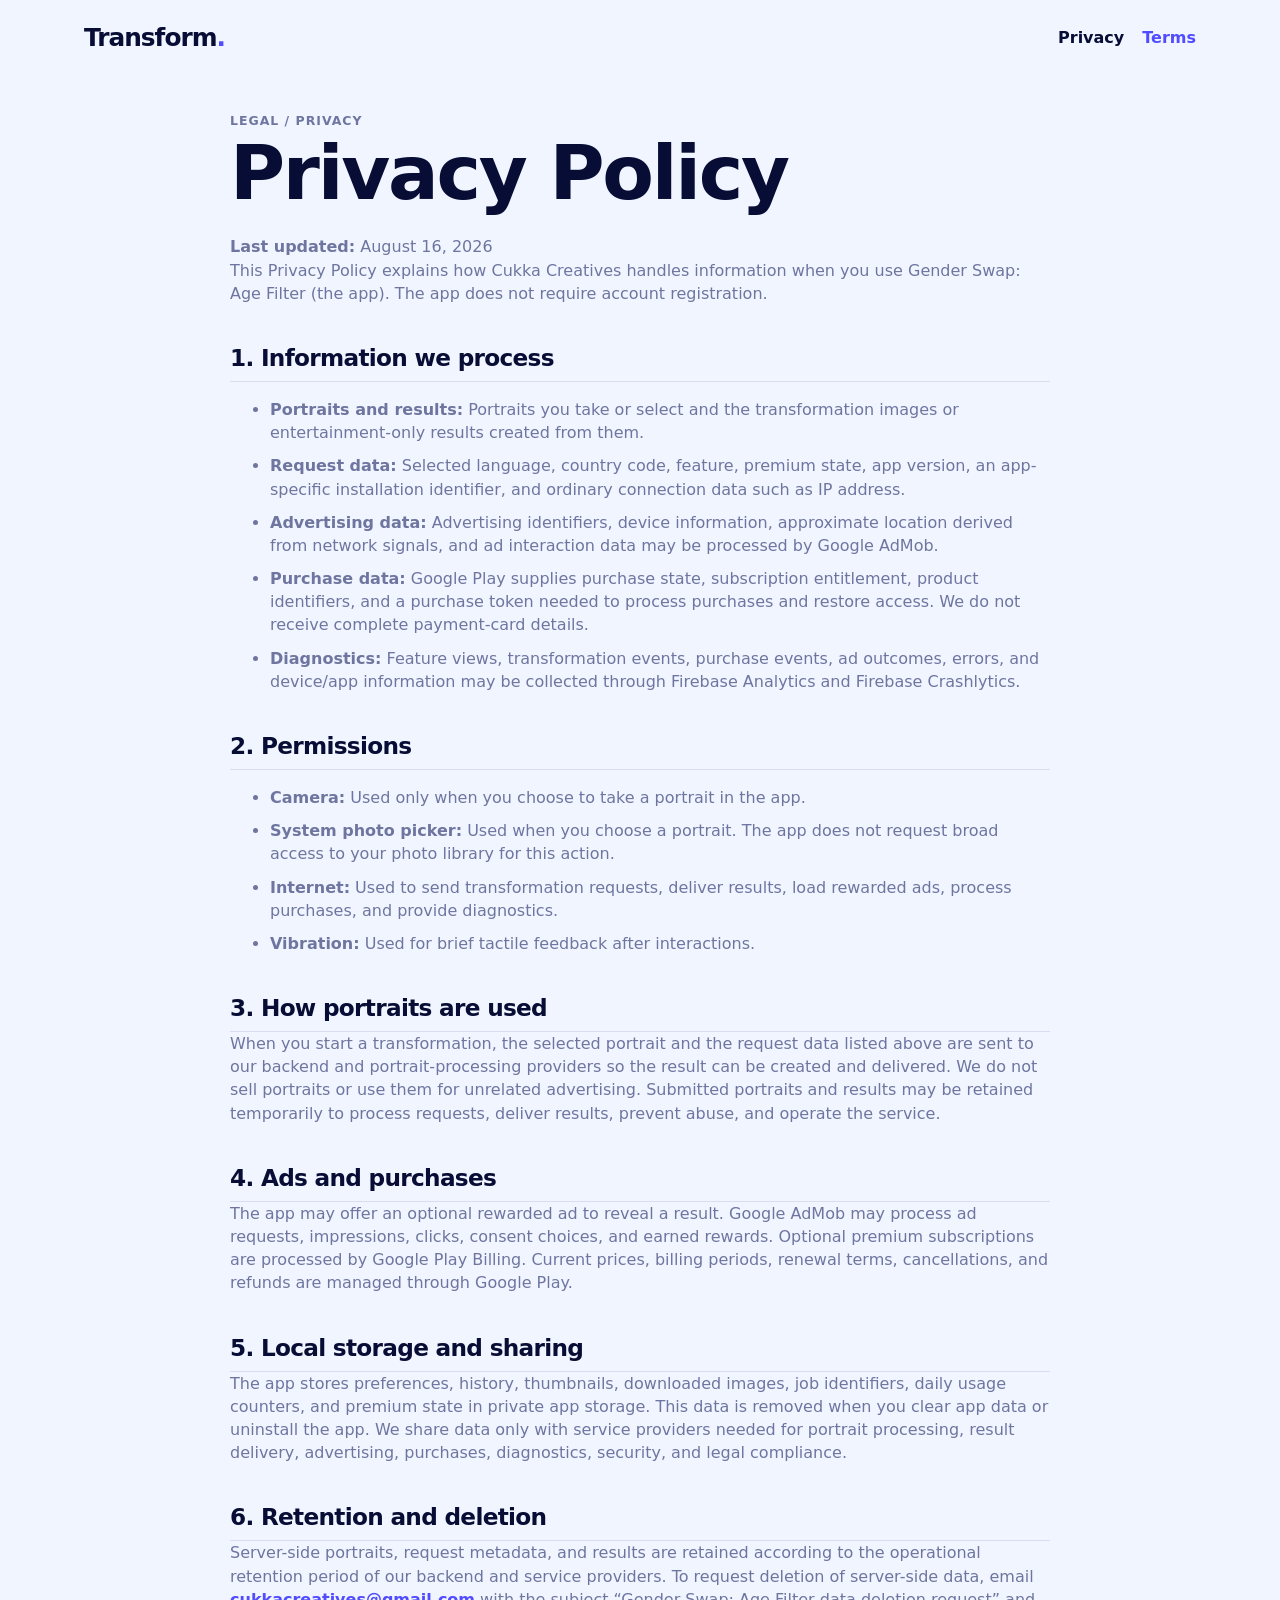
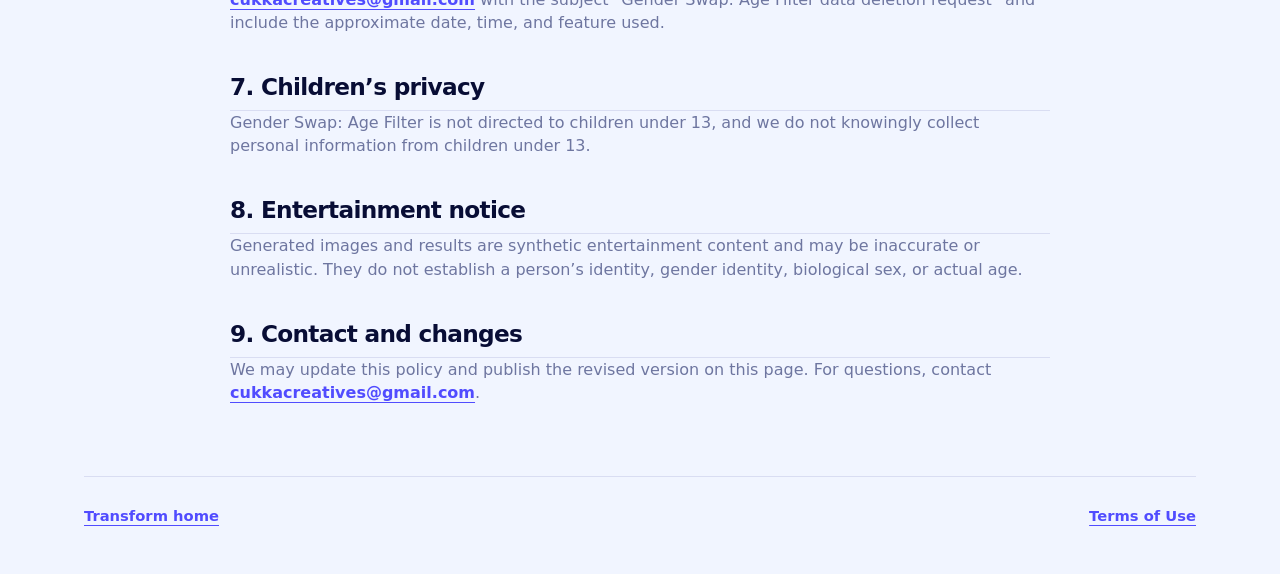
==== commit 4a3c66cb: "Add files via upload" ====
--- a/privacy-policy.html
+++ b/privacy-policy.html
@@ -4,12 +4,12 @@
   <meta charset="utf-8" />
   <meta name="viewport" content="width=device-width, initial-scale=1" />
   <meta name="description" content="Gender Swap: Age Filter privacy policy." />
-  <title>Gender Swap: Age Filter — Privacy Policy</title>
+  <title>Transform — Privacy Policy</title>
   <link rel="stylesheet" href="./styles.css" />
 </head>
 <body>
   <header class="site-header">
-    <a class="brand" href="./" aria-label="Gender Swap: Age Filter home">Gender Swap<span>: Age Filter</span></a>
+    <a class="brand" href="./" aria-label="Transform home">Transform<span>.</span></a>
     <nav aria-label="Legal"><a aria-current="page" href="./privacy-policy.html">Privacy</a><a href="./terms-of-use.html">Terms</a></nav>
   </header>
 
@@ -58,6 +58,6 @@
     <p>We may update this policy and publish the revised version on this page. For questions, contact <a href="mailto:cukkacreatives@gmail.com">cukkacreatives@gmail.com</a>.</p>
   </main>
 
-  <footer><a href="./">Gender Swap: Age Filter home</a><a href="./terms-of-use.html">Terms of Use</a></footer>
+  <footer><a href="./">Transform home</a><a href="./terms-of-use.html">Terms of Use</a></footer>
 </body>
 </html>
--- a/styles.css
+++ b/styles.css
@@ -1,67 +1,192 @@
 :root {
-  color-scheme: dark;
-  --background: #0d0a24;
-  --background-deep: #060414;
-  --surface: #17113a;
-  --ink: #f7f4ff;
-  --muted: #bdb4dd;
-  --cyan: #40cfff;
-  --blue: #4a69ff;
-  --purple: #c65cff;
-  --pink: #ff70de;
-  --line: rgb(150 125 255 / 40%);
+  color-scheme: light;
+  --background: #f1f5ff;
+  --surface: #fafbff;
+  --surface-soft: #e8edff;
+  --primary-soft: #e8e9ff;
+  --primary: #514cff;
+  --primary-dark: #4038e8;
+  --premium: #7047f5;
+  --ink: #080d35;
+  --muted: #6e76a0;
+  --disabled: #a7acc8;
+  --line: #d9ddf2;
+  --white: #ffffff;
+  --card-shadow: 0 4px 16px rgb(8 13 53 / 6%);
 }
 
 * { box-sizing: border-box; }
-html { background: var(--background-deep); }
+html { background: var(--background); }
 body {
+  min-width: 320px;
   min-height: 100vh;
-  max-width: 1120px;
+  max-width: 1160px;
   margin: 0 auto;
   padding: 0 24px;
   color: var(--ink);
-  background:
-    radial-gradient(circle at 88% 8%, rgb(198 92 255 / 20%), transparent 30rem),
-    radial-gradient(circle at 4% 50%, rgb(64 207 255 / 14%), transparent 28rem),
-    linear-gradient(145deg, var(--background) 0%, var(--background-deep) 78%);
+  background: var(--background);
   font-family: Inter, ui-sans-serif, system-ui, -apple-system, BlinkMacSystemFont, "Segoe UI", sans-serif;
-  line-height: 1.65;
+  line-height: 1.45;
 }
-a { color: var(--cyan); font-weight: 700; text-underline-offset: 4px; }
-a:focus-visible, .button:focus-visible { outline: 3px solid var(--pink); outline-offset: 4px; }
-.site-header, footer { display: flex; align-items: center; justify-content: space-between; gap: 24px; }
-.site-header { min-height: 88px; border-bottom: 1px solid var(--line); }
-.brand { color: var(--ink); font-size: clamp(1.05rem, 2vw, 1.35rem); font-weight: 800; letter-spacing: .02em; text-decoration: none; }
-.brand span { color: var(--cyan); }
+
+a { color: var(--primary); font-weight: 600; text-underline-offset: 4px; }
+a:focus-visible, .button:focus-visible { outline: 3px solid var(--premium); outline-offset: 4px; }
+
+.site-header, footer {
+  display: flex;
+  align-items: center;
+  justify-content: space-between;
+  gap: 24px;
+}
+
+.site-header { min-height: 76px; }
+.brand {
+  color: var(--ink);
+  font-size: 1.55rem;
+  font-weight: 700;
+  letter-spacing: -.04em;
+  text-decoration: none;
+}
+.brand span { color: var(--primary); }
 nav, footer div { display: flex; flex-wrap: wrap; gap: 18px; }
-main { padding: 64px 0; }
-.hero, .feature-grid article, .notice { border: 1px solid var(--line); border-radius: 24px; background: linear-gradient(145deg, rgb(33 22 77 / 92%), rgb(13 10 36 / 94%)); }
-.hero { padding: clamp(32px, 7vw, 82px); box-shadow: inset 0 1px 0 rgb(255 255 255 / 10%), 0 22px 50px rgb(0 0 0 / 22%); }
-.eyebrow { display: inline-block; margin: 0 0 18px; color: var(--cyan); font-size: .75rem; font-weight: 800; letter-spacing: .13em; }
-h1, h2 { line-height: 1.08; letter-spacing: -.035em; }
-h1 { max-width: 760px; margin: 0; font-size: clamp(3rem, 8vw, 6.4rem); }
-h1 span { color: var(--purple); }
-.lede { max-width: 650px; margin: 28px 0; color: var(--muted); font-size: clamp(1.08rem, 2vw, 1.3rem); }
-.button { display: inline-block; padding: 14px 22px; border: 1px solid rgb(255 255 255 / 22%); border-radius: 14px; color: var(--ink); background: linear-gradient(110deg, var(--cyan), var(--blue), var(--purple)); box-shadow: 0 12px 26px rgb(54 82 255 / 30%); text-decoration: none; }
-.button:hover { filter: brightness(1.12); }
-.feature-grid { display: grid; grid-template-columns: repeat(3, 1fr); gap: 16px; margin-top: 30px; }
-.feature-grid article, .notice { padding: 24px; }
-.feature-grid article:nth-child(1) { border-color: rgb(64 207 255 / 68%); }
-.feature-grid article:nth-child(2) { border-color: rgb(198 92 255 / 68%); }
-.feature-grid article:nth-child(3) { border-color: rgb(255 112 222 / 60%); }
-.feature-grid span { color: var(--cyan); font-size: .78rem; font-weight: 800; letter-spacing: .12em; }
-.feature-grid h2, .notice h2 { margin: 14px 0 8px; }
-.feature-grid p, .notice p, .legal p, .legal li { color: var(--muted); }
-.notice { margin-top: 30px; background: linear-gradient(120deg, rgb(48 25 101 / 94%), rgb(13 10 36 / 94%)); }
-.legal { max-width: 820px; margin: 0 auto; padding: 52px 0 72px; }
-.legal h1 { margin-bottom: 20px; font-size: clamp(3rem, 8vw, 5.5rem); }
+nav a { text-decoration: none; }
+nav a[aria-current="page"] { color: var(--ink); }
+
+main { padding: 28px 0 64px; }
+.hero {
+  display: grid;
+  grid-template-columns: minmax(0, 1fr) minmax(290px, .86fr);
+  align-items: center;
+  gap: clamp(28px, 5vw, 72px);
+  min-height: 470px;
+  padding: clamp(28px, 5vw, 64px);
+  border: 1px solid var(--line);
+  border-radius: 28px;
+  background: var(--surface);
+  box-shadow: var(--card-shadow);
+}
+.hero-copy { max-width: 590px; }
+.eyebrow {
+  display: inline-block;
+  margin: 0 0 16px;
+  color: var(--primary);
+  font-size: .78rem;
+  font-weight: 600;
+  letter-spacing: .08em;
+}
+h1, h2, h3 { color: var(--ink); line-height: 1.12; letter-spacing: -.03em; }
+h1 { margin: 0; font-size: clamp(2.8rem, 7vw, 5.5rem); }
+h1 span { color: var(--primary); }
+h2 { margin: 0; font-size: clamp(1.5rem, 3vw, 2rem); }
+h3 { margin: 0; font-size: 1.06rem; }
+.lede { margin: 24px 0 28px; color: var(--muted); font-size: 1.08rem; line-height: 1.55; }
+.button {
+  display: inline-flex;
+  align-items: center;
+  justify-content: center;
+  min-height: 56px;
+  padding: 0 22px;
+  border: 0;
+  border-radius: 18px;
+  color: var(--white);
+  background: linear-gradient(100deg, var(--primary), var(--premium));
+  box-shadow: 0 6px 20px rgb(81 76 255 / 20%);
+  text-decoration: none;
+}
+.button:hover { filter: brightness(1.04); }
+
+.hero-art {
+  position: relative;
+  overflow: hidden;
+  min-height: 350px;
+  border-radius: 24px;
+  background: var(--surface-soft);
+}
+.hero-art img {
+  display: block;
+  width: 100%;
+  height: 100%;
+  min-height: 350px;
+  object-fit: cover;
+  object-position: center 22%;
+}
+.photo-badge {
+  position: absolute;
+  right: 16px;
+  bottom: 16px;
+  padding: 8px 12px;
+  border: 1px solid var(--line);
+  border-radius: 999px;
+  color: var(--ink);
+  background: rgb(250 251 255 / 94%);
+  font-size: .82rem;
+  font-weight: 600;
+}
+
+.section-heading { margin: 48px 0 16px; }
+.section-heading p { margin: 8px 0 0; color: var(--muted); }
+.feature-grid { display: grid; grid-template-columns: repeat(3, minmax(0, 1fr)); gap: 12px; }
+.feature-grid article {
+  display: flex;
+  min-height: 168px;
+  flex-direction: column;
+  gap: 12px;
+  padding: 20px;
+  border: 1px solid var(--line);
+  border-radius: 16px;
+  background: var(--surface);
+  box-shadow: var(--card-shadow);
+}
+.feature-icon {
+  display: grid;
+  width: 44px;
+  height: 44px;
+  place-items: center;
+  border-radius: 12px;
+  color: var(--primary);
+  background: var(--primary-soft);
+  font-size: 1.15rem;
+  font-weight: 700;
+}
+.feature-grid p, .notice p, .legal p, .legal li { margin: 0; color: var(--muted); }
+
+.notice {
+  display: grid;
+  grid-template-columns: minmax(0, 1fr) auto;
+  align-items: center;
+  gap: 24px;
+  margin-top: 36px;
+  padding: clamp(24px, 4vw, 40px);
+  border-radius: 20px;
+  color: var(--white);
+  background: linear-gradient(105deg, var(--primary), var(--premium));
+  box-shadow: 0 6px 20px rgb(81 76 255 / 16%);
+}
+.notice h2 { color: var(--white); }
+.notice p { margin-top: 10px; color: rgb(255 255 255 / 88%); }
+.notice .button { color: var(--primary); background: var(--white); box-shadow: none; white-space: nowrap; }
+
+.legal { max-width: 820px; margin: 0 auto; padding: 32px 0 72px; }
+.legal h1 { margin-bottom: 20px; font-size: clamp(2.8rem, 7vw, 4.7rem); }
 .legal h2 { margin-top: 40px; padding-bottom: 10px; border-bottom: 1px solid var(--line); font-size: 1.45rem; }
 .legal li + li { margin-top: 10px; }
+
 footer { padding: 28px 0 48px; border-top: 1px solid var(--line); color: var(--muted); font-size: .92rem; }
 footer p { margin: 0; }
-@media (max-width: 760px) {
+
+@media (max-width: 820px) {
+  .hero { grid-template-columns: 1fr; }
+  .hero-art { min-height: 290px; }
+  .hero-art img { min-height: 290px; object-position: center 28%; }
+  .feature-grid { grid-template-columns: repeat(2, minmax(0, 1fr)); }
+}
+
+@media (max-width: 560px) {
   body { padding: 0 16px; }
   .site-header, footer { align-items: flex-start; flex-direction: column; padding: 20px 0; }
+  main { padding: 16px 0 48px; }
+  .hero { padding: 28px; border-radius: 20px; }
   .feature-grid { grid-template-columns: 1fr; }
-  main { padding: 36px 0; }
+  .notice { grid-template-columns: 1fr; }
+  .notice .button { width: 100%; }
 }
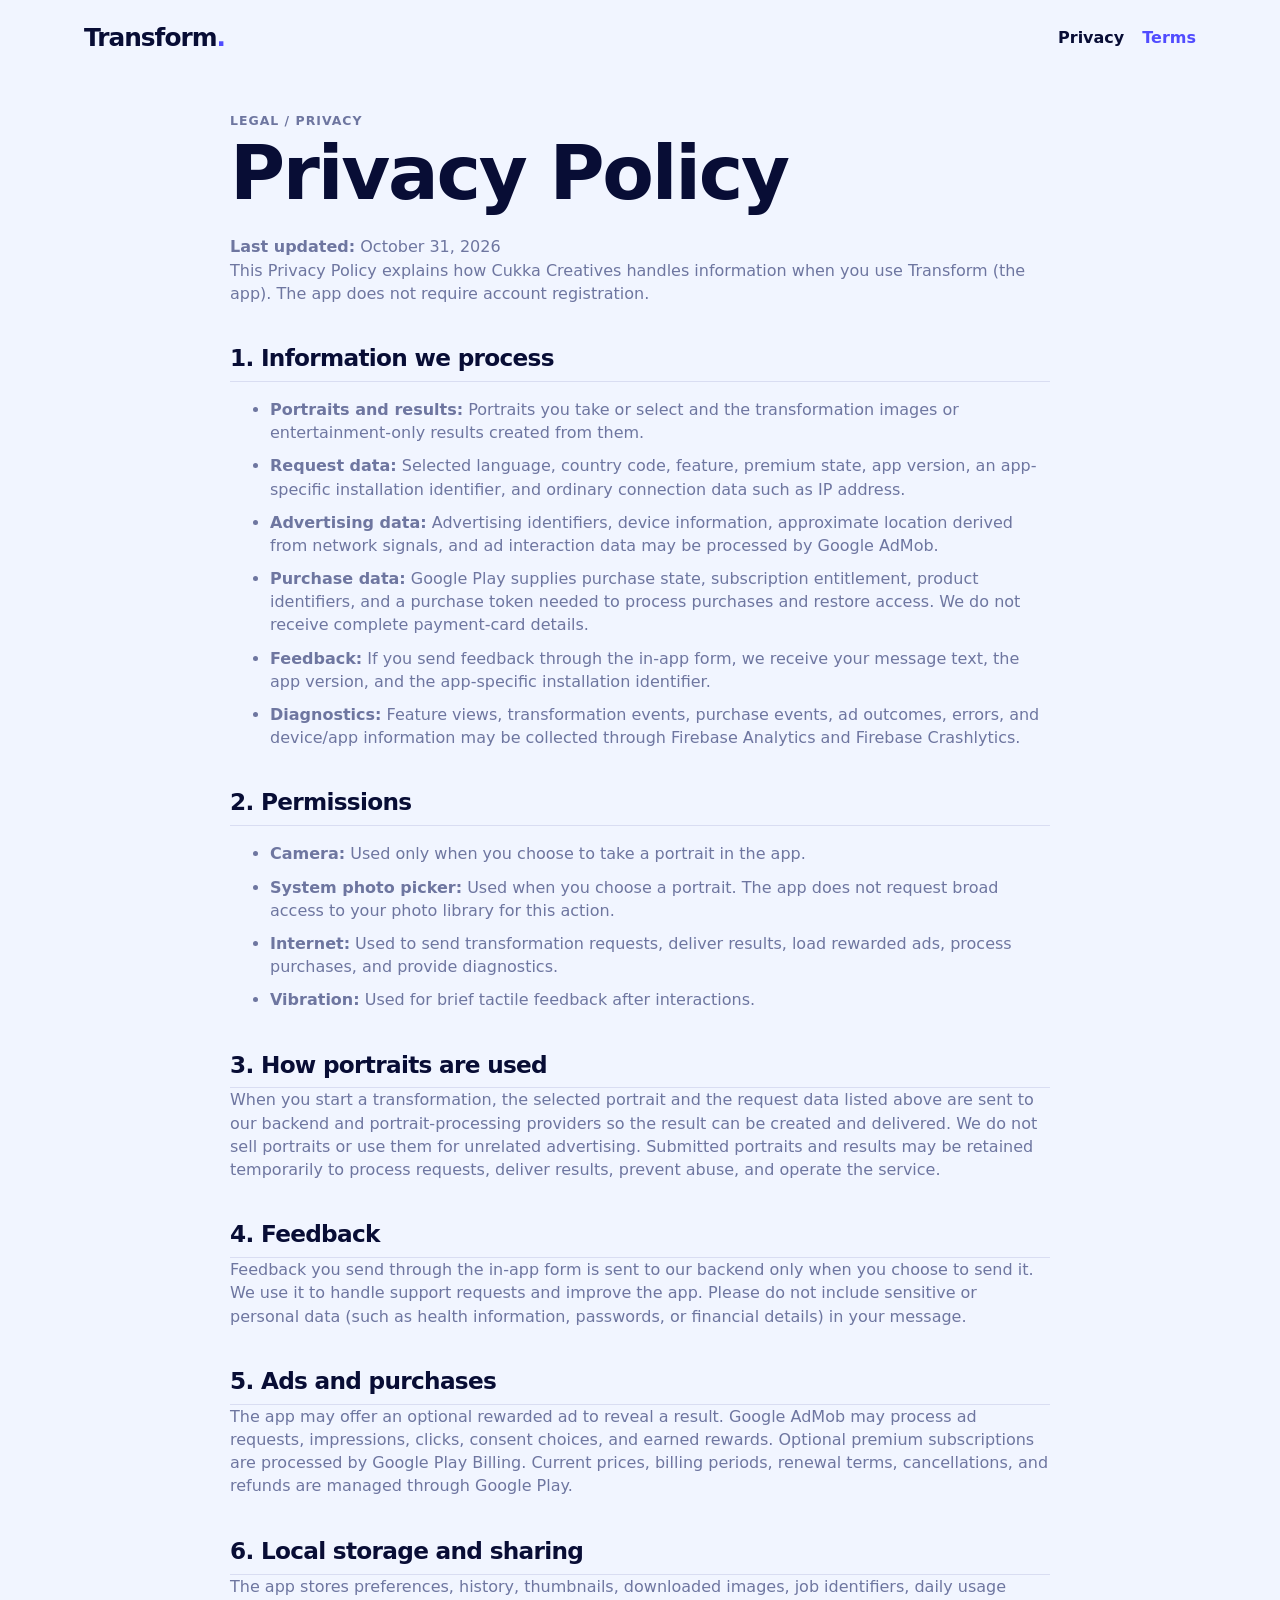
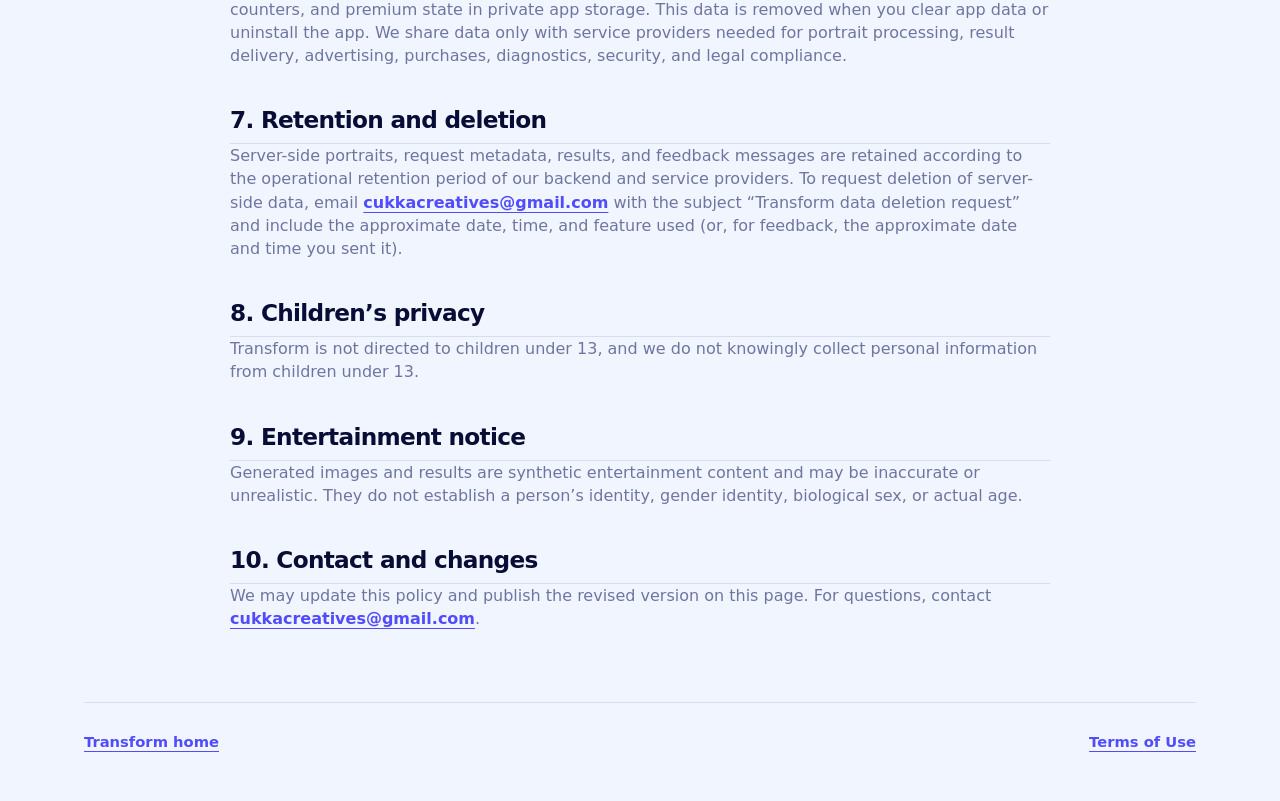
==== commit 09c3724b: "Add files via upload" ====
--- a/privacy-policy.html
+++ b/privacy-policy.html
@@ -3,7 +3,7 @@
 <head>
   <meta charset="utf-8" />
   <meta name="viewport" content="width=device-width, initial-scale=1" />
-  <meta name="description" content="Gender Swap: Age Filter privacy policy." />
+  <meta name="description" content="Transform privacy policy." />
   <title>Transform — Privacy Policy</title>
   <link rel="stylesheet" href="./styles.css" />
 </head>
@@ -16,8 +16,8 @@
   <main class="legal">
     <p class="eyebrow">LEGAL / PRIVACY</p>
     <h1>Privacy Policy</h1>
-    <p><strong>Last updated:</strong> August 16, 2026</p>
-    <p>This Privacy Policy explains how Cukka Creatives handles information when you use Gender Swap: Age Filter (the app). The app does not require account registration.</p>
+    <p><strong>Last updated:</strong> October 31, 2026</p>
+    <p>This Privacy Policy explains how Cukka Creatives handles information when you use Transform (the app). The app does not require account registration.</p>
 
     <h2>1. Information we process</h2>
     <ul>
@@ -25,6 +25,7 @@
       <li><strong>Request data:</strong> Selected language, country code, feature, premium state, app version, an app-specific installation identifier, and ordinary connection data such as IP address.</li>
       <li><strong>Advertising data:</strong> Advertising identifiers, device information, approximate location derived from network signals, and ad interaction data may be processed by Google AdMob.</li>
       <li><strong>Purchase data:</strong> Google Play supplies purchase state, subscription entitlement, product identifiers, and a purchase token needed to process purchases and restore access. We do not receive complete payment-card details.</li>
+      <li><strong>Feedback:</strong> If you send feedback through the in-app form, we receive your message text, the app version, and the app-specific installation identifier.</li>
       <li><strong>Diagnostics:</strong> Feature views, transformation events, purchase events, ad outcomes, errors, and device/app information may be collected through Firebase Analytics and Firebase Crashlytics.</li>
     </ul>
 
@@ -39,22 +40,25 @@
     <h2>3. How portraits are used</h2>
     <p>When you start a transformation, the selected portrait and the request data listed above are sent to our backend and portrait-processing providers so the result can be created and delivered. We do not sell portraits or use them for unrelated advertising. Submitted portraits and results may be retained temporarily to process requests, deliver results, prevent abuse, and operate the service.</p>
 
-    <h2>4. Ads and purchases</h2>
+    <h2>4. Feedback</h2>
+    <p>Feedback you send through the in-app form is sent to our backend only when you choose to send it. We use it to handle support requests and improve the app. Please do not include sensitive or personal data (such as health information, passwords, or financial details) in your message.</p>
+
+    <h2>5. Ads and purchases</h2>
     <p>The app may offer an optional rewarded ad to reveal a result. Google AdMob may process ad requests, impressions, clicks, consent choices, and earned rewards. Optional premium subscriptions are processed by Google Play Billing. Current prices, billing periods, renewal terms, cancellations, and refunds are managed through Google Play.</p>
 
-    <h2>5. Local storage and sharing</h2>
+    <h2>6. Local storage and sharing</h2>
     <p>The app stores preferences, history, thumbnails, downloaded images, job identifiers, daily usage counters, and premium state in private app storage. This data is removed when you clear app data or uninstall the app. We share data only with service providers needed for portrait processing, result delivery, advertising, purchases, diagnostics, security, and legal compliance.</p>
 
-    <h2>6. Retention and deletion</h2>
-    <p>Server-side portraits, request metadata, and results are retained according to the operational retention period of our backend and service providers. To request deletion of server-side data, email <a href="mailto:cukkacreatives@gmail.com">cukkacreatives@gmail.com</a> with the subject “Gender Swap: Age Filter data deletion request” and include the approximate date, time, and feature used.</p>
+    <h2>7. Retention and deletion</h2>
+    <p>Server-side portraits, request metadata, results, and feedback messages are retained according to the operational retention period of our backend and service providers. To request deletion of server-side data, email <a href="mailto:cukkacreatives@gmail.com">cukkacreatives@gmail.com</a> with the subject “Transform data deletion request” and include the approximate date, time, and feature used (or, for feedback, the approximate date and time you sent it).</p>
 
-    <h2>7. Children’s privacy</h2>
-    <p>Gender Swap: Age Filter is not directed to children under 13, and we do not knowingly collect personal information from children under 13.</p>
+    <h2>8. Children’s privacy</h2>
+    <p>Transform is not directed to children under 13, and we do not knowingly collect personal information from children under 13.</p>
 
-    <h2>8. Entertainment notice</h2>
+    <h2>9. Entertainment notice</h2>
     <p>Generated images and results are synthetic entertainment content and may be inaccurate or unrealistic. They do not establish a person’s identity, gender identity, biological sex, or actual age.</p>
 
-    <h2>9. Contact and changes</h2>
+    <h2>10. Contact and changes</h2>
     <p>We may update this policy and publish the revised version on this page. For questions, contact <a href="mailto:cukkacreatives@gmail.com">cukkacreatives@gmail.com</a>.</p>
   </main>
 
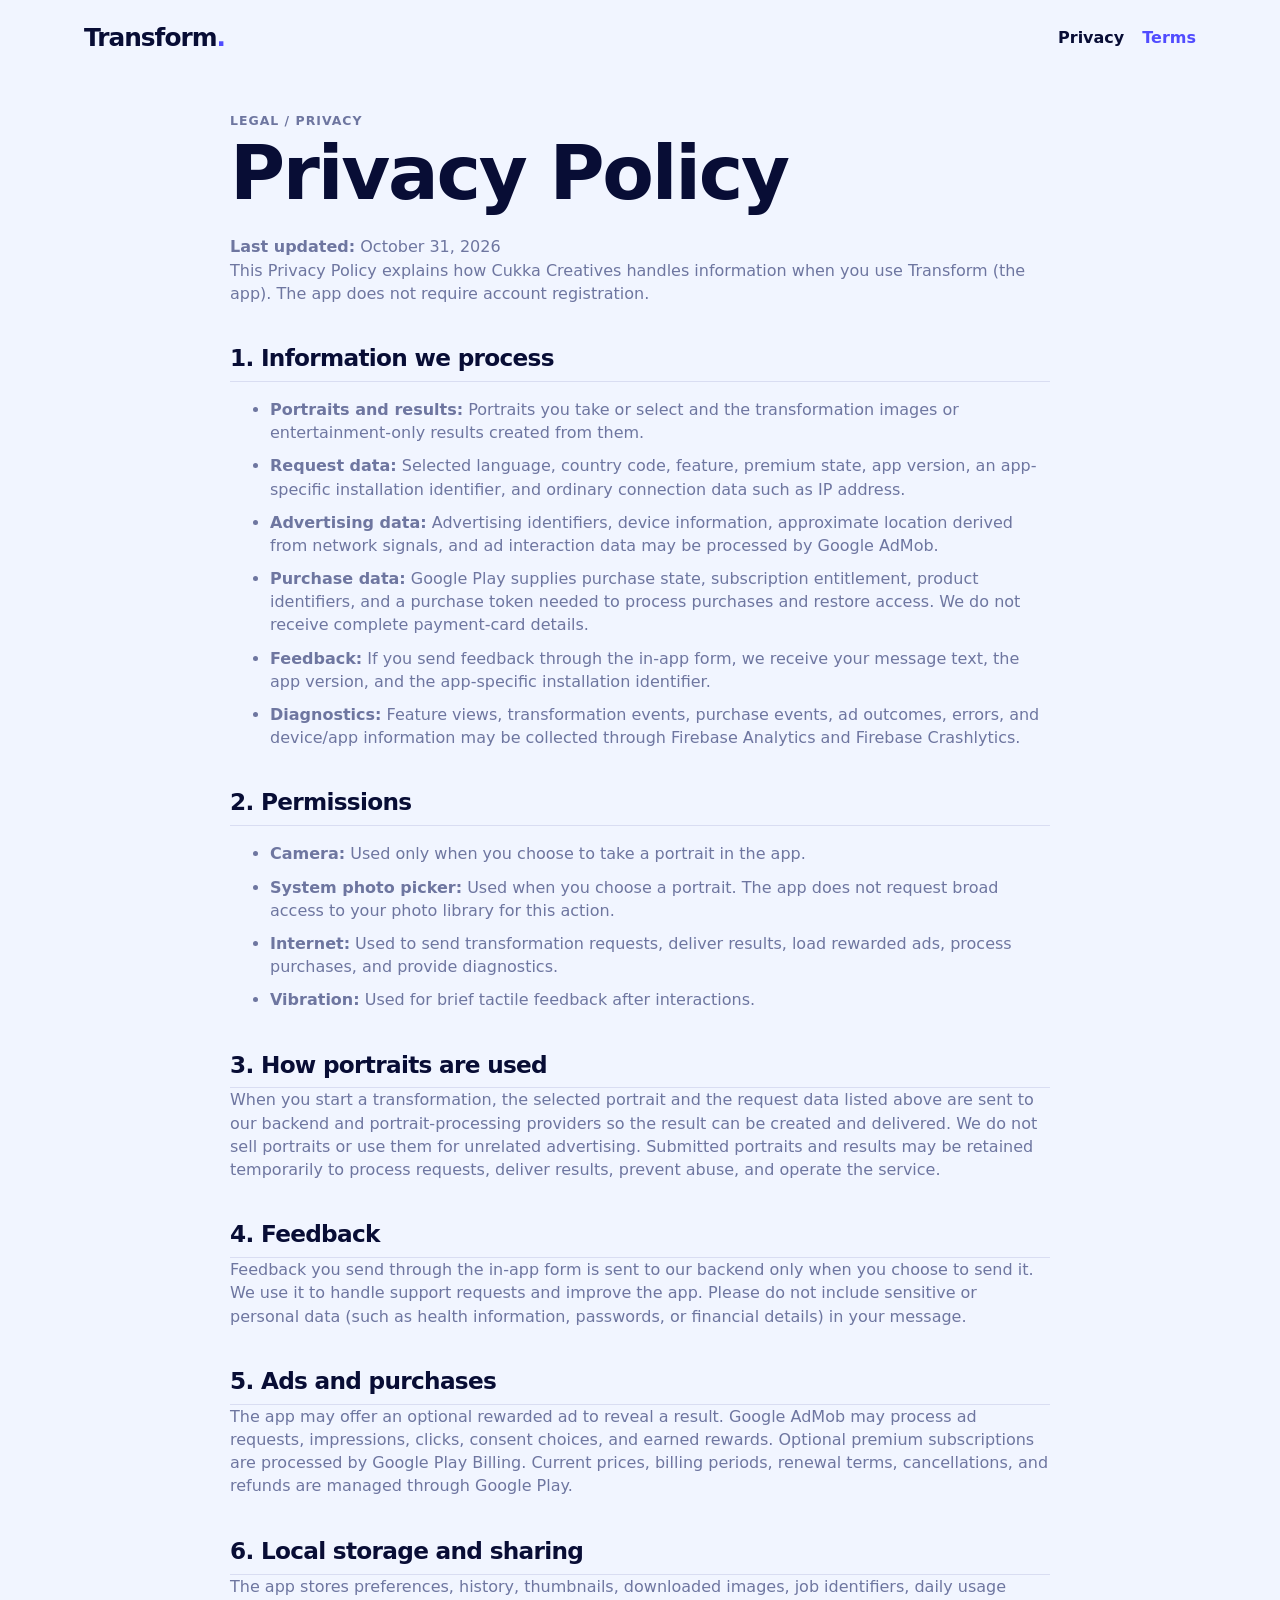
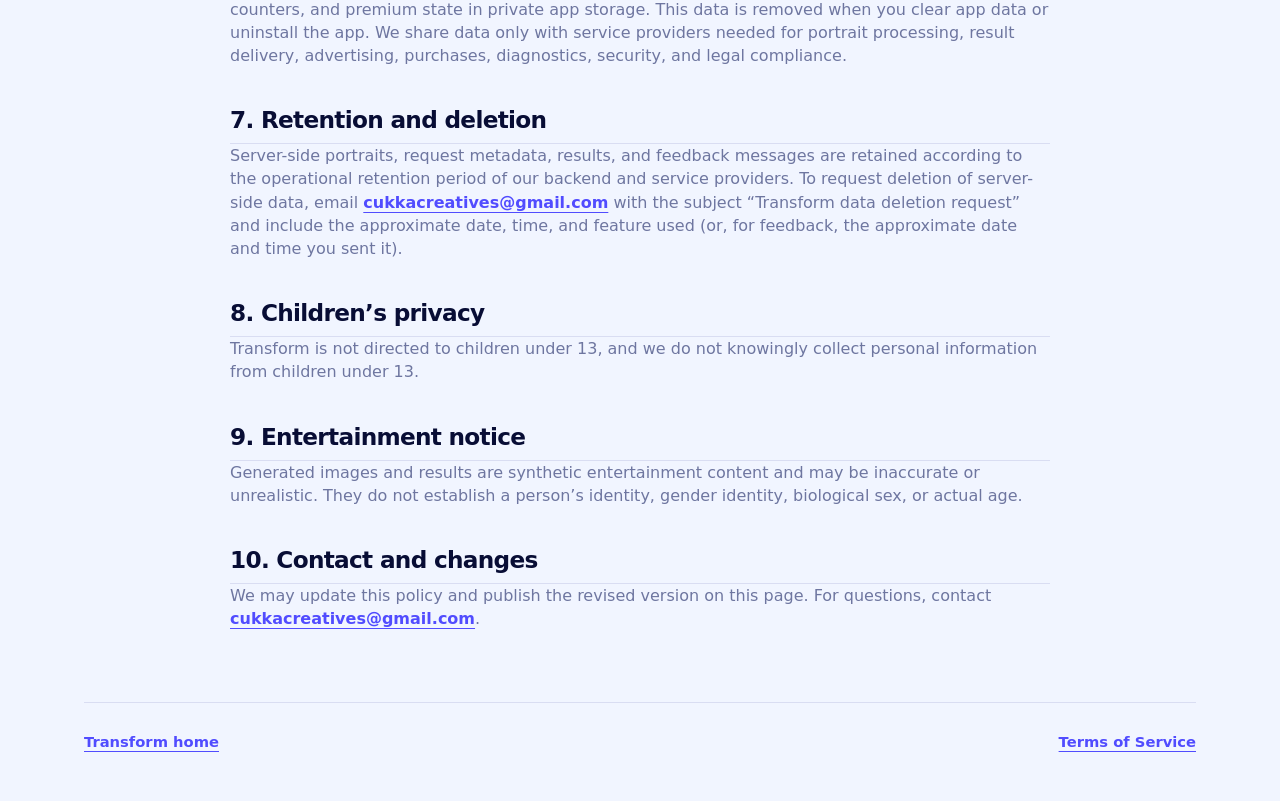
==== commit 58194294: "Add files via upload" ====
--- a/privacy-policy.html
+++ b/privacy-policy.html
@@ -10,7 +10,7 @@
 <body>
   <header class="site-header">
     <a class="brand" href="./" aria-label="Transform home">Transform<span>.</span></a>
-    <nav aria-label="Legal"><a aria-current="page" href="./privacy-policy.html">Privacy</a><a href="./terms-of-use.html">Terms</a></nav>
+    <nav aria-label="Legal"><a aria-current="page" href="./privacy-policy.html">Privacy</a><a href="./terms-of-service.html">Terms</a></nav>
   </header>
 
   <main class="legal">
@@ -62,6 +62,6 @@
     <p>We may update this policy and publish the revised version on this page. For questions, contact <a href="mailto:cukkacreatives@gmail.com">cukkacreatives@gmail.com</a>.</p>
   </main>
 
-  <footer><a href="./">Transform home</a><a href="./terms-of-use.html">Terms of Use</a></footer>
+  <footer><a href="./">Transform home</a><a href="./terms-of-service.html">Terms of Service</a></footer>
 </body>
 </html>
